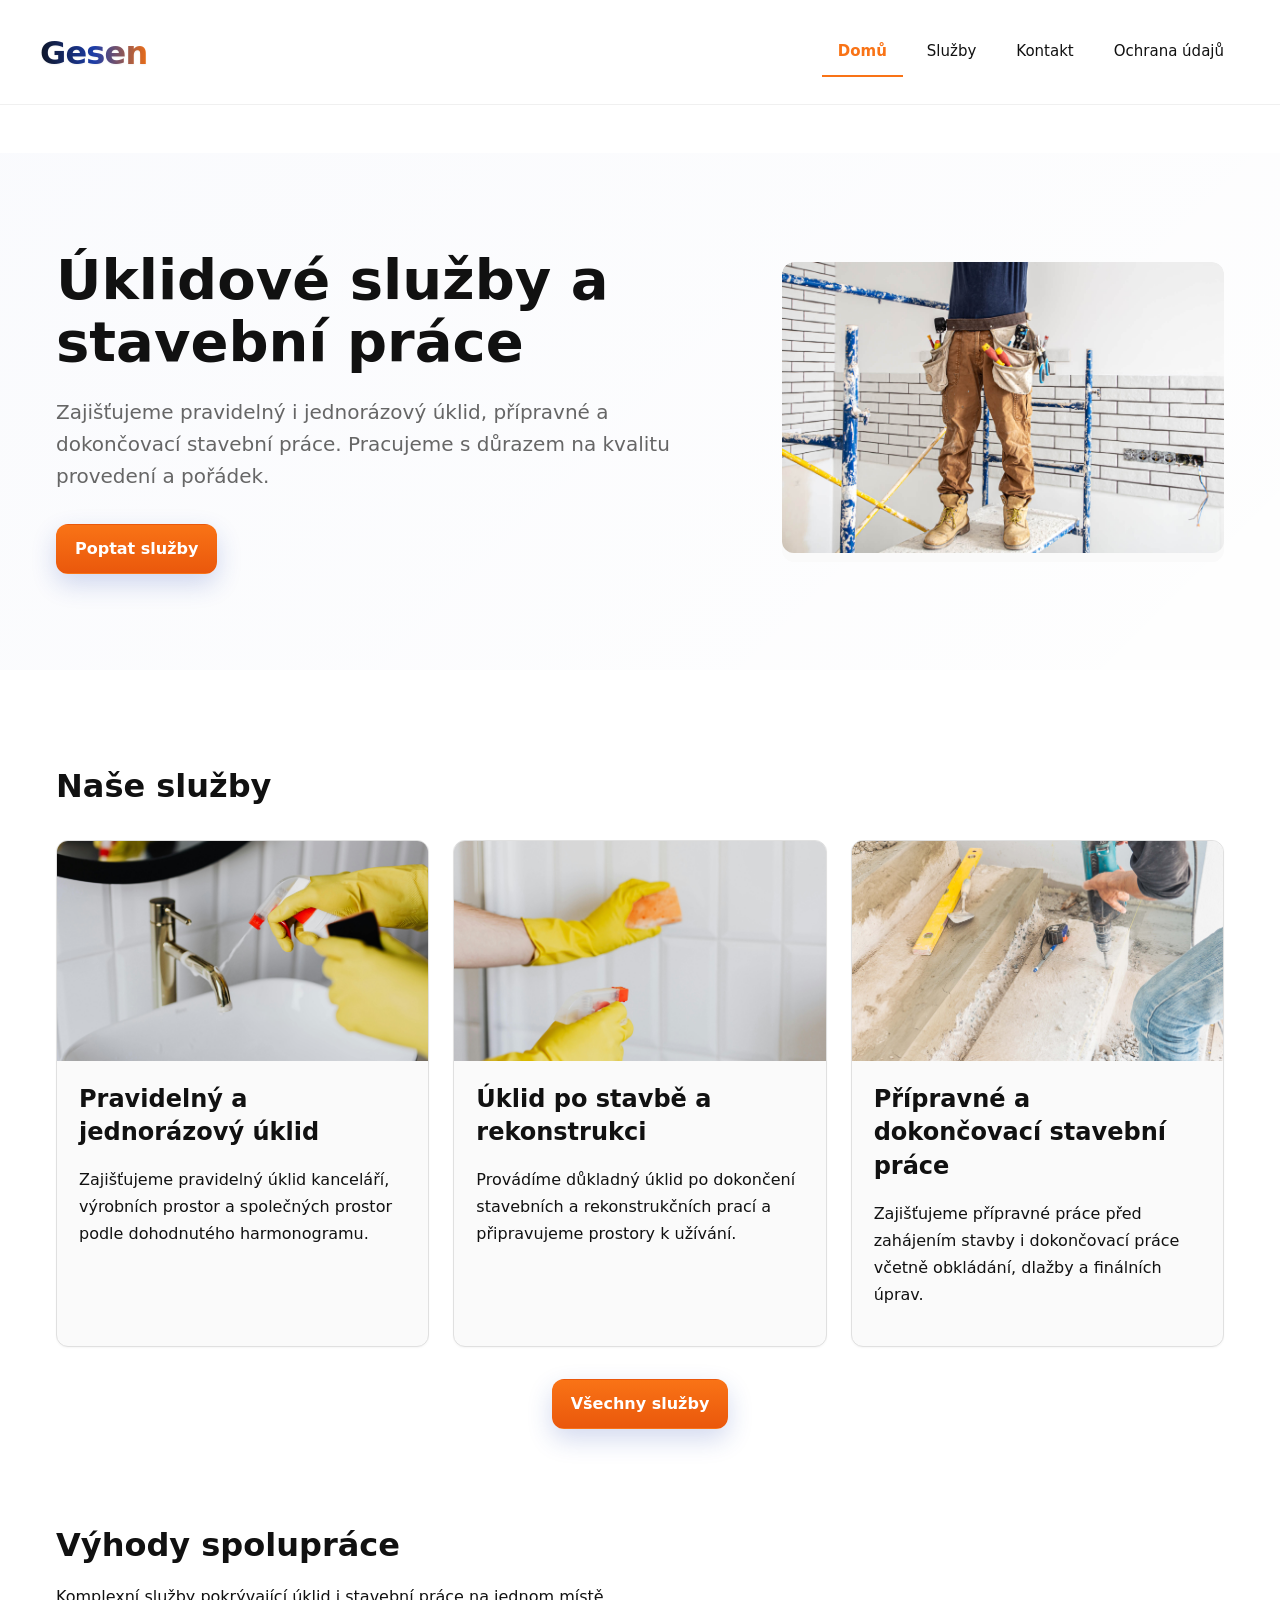
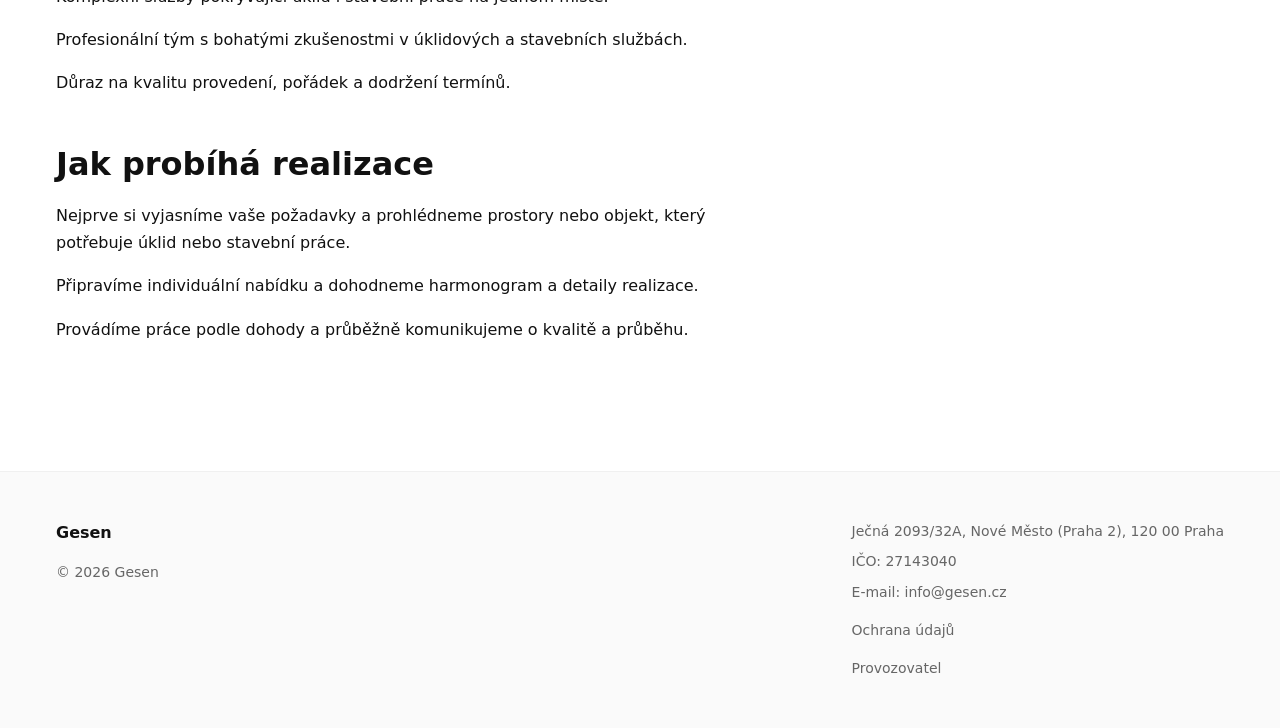
==== index.html @ d07ee3fc "Initial upload" ====
﻿<!-- EDIT THEME: změň jen css/theme.css a texty ve stránkách -->
<!-- TEMPLATE: pro další klienty stačí vyměnit texty, barvu a assets -->
<!doctype html>
<html lang="cs">
<head>
  <meta charset="UTF-8">
  <meta name="viewport" content="width=device-width, initial-scale=1">
  <title>Gesen</title>
  <meta name="description" content="Úklidové služby a přípravné i dokončovací stavební práce. Gesen.">
  <meta property="og:title" content="Gesen">
  <meta property="og:description" content="Úklidové služby a přípravné i dokončovací stavební práce. Gesen.">
  <link rel="stylesheet" href="css/style.css">
  <link rel="stylesheet" href="css/theme.css">
</head>
<body>
  <header class="site-header">
    <div class="container header-inner">
      <a class="brand" href="index.html">
        <img class="brand-logo" src="assets/logo.svg" alt="Gesen" onerror="this.onerror=null; this.src='assets/logo.png'; this.onerror=function(){this.style.display='none'; this.nextElementSibling.style.display='inline';};">
        <span class="brand-text">Gesen</span>
      </a>
      <button class="nav-toggle" aria-label="Menu" aria-expanded="false" type="button">Menu</button>
      <nav class="site-nav">
        <ul>
          <li><a href="index.html" class="nav-link active">Domů</a></li>
          <li><a href="services.html" class="nav-link">Služby</a></li>
          <li><a href="contact.html" class="nav-link">Kontakt</a></li>
          <li><a href="privacy.html" class="nav-link">Ochrana údajů</a></li>
        </ul>
      </nav>
    </div>
  </header>
  <main>
    <section class="hero">
      <div class="container hero-inner">
        <div class="hero-content">
          <h1>Úklidové služby a stavební práce</h1>
          <p>Zajišťujeme pravidelný i jednorázový úklid, přípravné a dokončovací stavební práce. Pracujeme s důrazem na kvalitu provedení a pořádek.</p>
          <div class="hero-actions">
            <a href="contact.html#contact-form" class="btn btn-primary">Poptat služby</a>
          </div>
        </div>
        <div class="hero-media">
          <div class="hero-image">
            <img src="assets/images/hero.jpg" alt="Gesen – úklidové služby a stavební práce">
          </div>
        </div>
      </div>
    </section>
    <section class="section">
      <div class="container">
        <h2>Naše služby</h2>
        <div class="cards-grid">
          <article class="card service-card">
            <div class="card-image">
              <img src="assets/images/service-cleaning.jpg" alt="Pravidelný a jednorázový úklid">
            </div>
            <div class="card-body">
              <h3>Pravidelný a jednorázový úklid</h3>
              <p>Zajišťujeme pravidelný úklid kanceláří, výrobních prostor a společných prostor podle dohodnutého harmonogramu.</p>
            </div>
          </article>
          <article class="card service-card">
            <div class="card-image">
              <img src="assets/images/service-renovation-cleaning.jpg" alt="Úklid po stavbě a rekonstrukci">
            </div>
            <div class="card-body">
              <h3>Úklid po stavbě a rekonstrukci</h3>
              <p>Provádíme důkladný úklid po dokončení stavebních a rekonstrukčních prací a připravujeme prostory k užívání.</p>
            </div>
          </article>
          <article class="card service-card">
            <div class="card-image">
              <img src="assets/images/service-preparation.jpg" alt="Přípravné a dokončovací stavební práce">
            </div>
            <div class="card-body">
              <h3>Přípravné a dokončovací stavební práce</h3>
              <p>Zajišťujeme přípravné práce před zahájením stavby i dokončovací práce včetně obkládání, dlažby a finálních úprav.</p>
            </div>
          </article>
        </div>
        <div class="section-actions">
          <a href="services.html" class="btn btn-primary">Všechny služby</a>
        </div>
      </div>
    </section>
    <div class="container">
    <section>
      <h2>Výhody spolupráce</h2>
      <p>Komplexní služby pokrývající úklid i stavební práce na jednom místě.</p>
      <p>Profesionální tým s bohatými zkušenostmi v úklidových a stavebních službách.</p>
      <p>Důraz na kvalitu provedení, pořádek a dodržení termínů.</p>
    </section>
    <section>
      <h2>Jak probíhá realizace</h2>
      <p>Nejprve si vyjasníme vaše požadavky a prohlédneme prostory nebo objekt, který potřebuje úklid nebo stavební práce.</p>
      <p>Připravíme individuální nabídku a dohodneme harmonogram a detaily realizace.</p>
      <p>Provádíme práce podle dohody a průběžně komunikujeme o kvalitě a průběhu.</p>
    </section>
    </div>
  </main>
  <footer class="site-footer">
    <div class="container footer-inner">
      <div class="footer-left">
        <div class="footer-brand">Gesen</div>
        <div class="footer-meta">© 2026 Gesen</div>
      </div>
      <div class="footer-right">
        <div>Ječná 2093/32A, Nové Město (Praha 2), 120 00 Praha</div>
        <div>IČO: 27143040</div>
        <div>E-mail: info@gesen.cz</div>
        <a class="footer-link" href="privacy.html">Ochrana údajů</a>
        <a class="footer-link" href="impressum.html">Provozovatel</a>
      </div>
    </div>
  </footer>
  <script src="js/main.js"></script>
</body>
</html>
---- css/style.css ----
﻿/* Design System Variables */
:root {
  /* Colors (extending theme.css) */
  --surface: #fafafa;
  --muted: #666;
  --border: #e0e0e0;
  --border-light: #f0f0f0;
  --ring: rgba(249, 115, 22, 0.35);
  --primary-700: #ea580c;
  
  /* Spacing */
  --spacing-xs: 8px;
  --spacing-sm: 12px;
  --spacing-md: 16px;
  --spacing-lg: 24px;
  --spacing-xl: 32px;
  --spacing-2xl: 48px;
  --spacing-3xl: 64px;
  
  /* Border radius */
  --radius-sm: 6px;
  --radius-md: 8px;
  --radius-lg: 12px;
  --radius-full: 9999px;
  
  /* Shadows */
  --shadow-sm: 0 1px 2px rgba(0, 0, 0, 0.04);
  --shadow-md: 0 2px 8px rgba(0, 0, 0, 0.08);
  --shadow-lg: 0 4px 16px rgba(0, 0, 0, 0.12);
  
  /* Transitions */
  --transition: 0.2s ease;
}

* {
  box-sizing: border-box;
}

body {
  margin: 0;
  font-family: system-ui, -apple-system, BlinkMacSystemFont, "Segoe UI", Roboto, "Helvetica Neue", Arial, sans-serif;
  color: var(--text);
  background: var(--bg);
  line-height: 1.6;
  -webkit-font-smoothing: antialiased;
  -moz-osx-font-smoothing: grayscale;
}

.container {
  max-width: 1200px;
  margin: 0 auto;
  padding: 0 var(--spacing-md);
}

/* Typography */
h1 {
  font-size: clamp(2rem, 5vw, 2.75rem);
  font-weight: 700;
  line-height: 1.2;
  margin: 0 0 var(--spacing-lg) 0;
  color: var(--text);
}

h2 {
  font-size: clamp(1.5rem, 4vw, 2rem);
  font-weight: 600;
  line-height: 1.3;
  margin: 0 0 var(--spacing-md) 0;
  color: var(--text);
}

h3 {
  font-size: 1.25rem;
  font-weight: 600;
  line-height: 1.4;
  margin: 0 0 var(--spacing-sm) 0;
}

p {
  font-size: 1rem;
  line-height: 1.7;
  margin: 0 0 var(--spacing-md) 0;
  max-width: 65ch;
}

section {
  margin-bottom: var(--spacing-2xl);
}

section:last-child {
  margin-bottom: 0;
}

/* Header */
.site-header {
  border-bottom: 1px solid var(--border-light);
  background: var(--bg);
  position: sticky;
  top: 0;
  z-index: 100;
  backdrop-filter: blur(10px);
  background: rgba(255, 255, 255, 0.95);
}

.header-inner {
  display: flex;
  align-items: center;
  justify-content: space-between;
  gap: var(--spacing-lg);
  padding: var(--spacing-lg) 0;
  min-height: 80px;
}

/* Brand / Logo */
.brand {
  display: flex;
  align-items: center;
  gap: 12px;
  text-decoration: none;
  transition: opacity var(--transition), transform var(--transition);
  min-height: 56px;
}

.brand:hover {
  opacity: 0.85;
  transform: scale(1.02);
}

.brand-logo {
  height: 32px;
  width: auto;
  display: block;
  transition: transform var(--transition);
}

.brand-logo:hover {
  transform: scale(1.02);
}

.brand-logo[style*="display: none"] {
  display: none !important;
}

.brand-text {
  font-size: 32px;
  font-weight: 900;
  letter-spacing: -0.8px;
  line-height: 1;
  text-transform: none;
  padding-top: 2px;
  background: linear-gradient(90deg, #0f172a 0%, #1e40af 50%, var(--primary) 100%);
  -webkit-background-clip: text;
  -webkit-text-fill-color: transparent;
  background-clip: text;
  text-rendering: optimizeLegibility;
  -webkit-font-smoothing: antialiased;
  text-shadow: 0 1px 2px rgba(0, 0, 0, 0.05);
  display: none;
  transition: opacity var(--transition);
  vertical-align: middle;
}

.brand-text[style*="display: inline"] {
  display: inline-block !important;
}

.brand:hover .brand-text {
  opacity: 0.9;
}

/* Navigation Toggle Button */
.nav-toggle {
  display: none;
  background: none;
  border: 1px solid var(--border);
  border-radius: var(--radius-md);
  padding: var(--spacing-sm) var(--spacing-md);
  font-size: 1rem;
  font-weight: 500;
  color: var(--text);
  cursor: pointer;
  transition: all var(--transition);
}

.nav-toggle:hover {
  background: var(--surface);
  border-color: var(--primary);
}

.nav-toggle:focus {
  outline: 2px solid var(--primary);
  outline-offset: 2px;
}

/* Navigation */
.site-nav {
  display: flex;
  align-items: center;
}

/* Desktop: navigation always visible */
@media (min-width: 769px) {
  .site-nav {
    display: flex !important;
  }
  
  .nav-toggle {
    display: none !important;
  }
}

.site-nav ul {
  display: flex;
  gap: var(--spacing-xs);
  flex-wrap: wrap;
  list-style: none;
  margin: 0;
  padding: 0;
}

.site-nav li {
  margin: 0;
}

.site-nav .nav-link {
  text-decoration: none;
  color: var(--text);
  padding: var(--spacing-sm) var(--spacing-md);
  font-size: 0.9375rem;
  font-weight: 500;
  transition: all var(--transition);
  position: relative;
  display: block;
  border-bottom: 2px solid transparent;
}

.site-nav .nav-link:hover {
  color: var(--primary);
  border-bottom-color: var(--primary);
}

.site-nav .nav-link:focus,
.site-nav .nav-link:focus-visible {
  outline: none;
}

.site-nav .nav-link:focus-visible {
  box-shadow: 0 0 0 4px var(--ring);
  border-radius: var(--radius-sm);
}

.site-nav .nav-link.active {
  font-weight: 600;
  color: var(--primary);
  border-bottom: 2px solid var(--primary);
}

/* Main content */
main {
  padding: var(--spacing-2xl) 0;
  min-height: calc(100vh - 200px);
}

.hero {
  padding: var(--spacing-3xl) 0 calc(var(--spacing-3xl) + var(--spacing-xl)) 0;
  background: linear-gradient(135deg, rgba(31, 75, 216, 0.02) 0%, rgba(255, 255, 255, 0) 100%);
  position: relative;
}

@media (min-width: 900px) {
  .hero {
    padding: calc(var(--spacing-3xl) + var(--spacing-xl)) 0;
  }
}

.hero::before {
  content: '';
  position: absolute;
  top: 0;
  left: 0;
  right: 0;
  bottom: 0;
  background: var(--surface);
  opacity: 0.3;
  z-index: -1;
}

.hero-inner {
  display: grid;
  grid-template-columns: 1fr;
  gap: var(--spacing-2xl);
  align-items: center;
}

@media (min-width: 900px) {
  .hero-inner {
    grid-template-columns: 1.2fr 0.8fr;
    gap: var(--spacing-3xl);
  }
}

.hero-content {
  max-width: 700px;
}

.hero h1 {
  margin-bottom: var(--spacing-lg);
  font-size: clamp(2.25rem, 6vw, 3.5rem);
  line-height: 1.1;
  font-weight: 700;
  color: var(--text);
}

.hero p {
  margin-top: 0;
  margin-bottom: var(--spacing-xl);
  font-size: 1.25rem;
  line-height: 1.6;
  color: var(--muted);
}

.hero-actions {
  display: flex;
  gap: var(--spacing-md);
  flex-wrap: wrap;
  margin-top: var(--spacing-xl);
}

.hero-media {
  display: none;
}

@media (min-width: 900px) {
  .hero-media {
    display: block;
    min-height: 300px;
    background: var(--surface);
    border-radius: var(--radius-lg);
    overflow: hidden;
  }
}

.hero-image {
  width: 100%;
  height: 100%;
  min-height: 300px;
  border-radius: var(--radius-lg);
  overflow: hidden;
}

.hero-image img {
  width: 100%;
  height: 100%;
  object-fit: cover;
  border-radius: var(--radius-lg);
}

/* Buttons */
.btn {
  display: inline-flex;
  align-items: center;
  justify-content: center;
  gap: 10px;
  padding: 12px 18px;
  border-radius: 12px;
  font-weight: 700;
  text-decoration: none;
  border: 1px solid transparent;
  transition: transform 0.15s ease, box-shadow 0.15s ease, background-color 0.15s ease, border-color 0.15s ease, color 0.15s ease;
  user-select: none;
  font-size: 1rem;
  line-height: 1.5;
  cursor: pointer;
}

.btn:focus,
.btn:focus-visible {
  outline: none;
}

.btn:focus-visible {
  box-shadow: 0 0 0 4px var(--ring);
}

.btn-primary {
  background: linear-gradient(180deg, var(--primary), var(--primary-700));
  color: #fff;
  box-shadow: 0 10px 26px rgba(30, 64, 175, 0.20);
}

.btn-primary * {
  color: inherit;
}

.btn-primary:hover {
  color: #fff;
  background: linear-gradient(180deg, var(--primary-700), var(--primary));
  transform: translateY(-1px);
  box-shadow: 0 14px 34px rgba(30, 64, 175, 0.26);
}

.btn-primary:active {
  color: #fff;
  background: linear-gradient(180deg, var(--primary), var(--primary-700));
  transform: translateY(0);
  box-shadow: 0 8px 20px rgba(30, 64, 175, 0.18);
}

.btn-primary:focus-visible {
  color: #fff;
}

.btn-secondary {
  background: var(--surface);
  color: var(--primary);
  border-color: rgba(30, 64, 175, 0.25);
}

.btn-secondary:hover {
  border-color: rgba(30, 64, 175, 0.40);
  transform: translateY(-1px);
}

.btn-secondary:active {
  transform: translateY(0);
}

/* Links */
main a {
  color: var(--primary);
  text-decoration: none;
  font-weight: 500;
  transition: all var(--transition);
  border-bottom: 1px solid transparent;
}

main a:hover {
  border-bottom-color: var(--primary);
  color: var(--primary);
}

main a:focus,
main a:focus-visible {
  outline: none;
}

main a:focus-visible {
  box-shadow: 0 0 0 4px var(--ring);
  border-radius: var(--radius-sm);
}

/* Footer */
.site-footer {
  border-top: 1px solid var(--border-light);
  background: var(--surface);
  color: var(--muted);
  font-size: 0.875rem;
  padding: var(--spacing-2xl) 0;
  margin-top: var(--spacing-3xl);
}

.footer-inner {
  display: flex;
  flex-direction: column;
  gap: var(--spacing-lg);
}

@media (min-width: 768px) {
  .footer-inner {
    flex-direction: row;
    justify-content: space-between;
    align-items: flex-start;
  }
}

.footer-left {
  display: flex;
  flex-direction: column;
  gap: var(--spacing-xs);
}

.footer-brand {
  font-weight: 600;
  font-size: 1rem;
  color: var(--text);
  margin-bottom: var(--spacing-xs);
}

.footer-meta {
  color: var(--muted);
  font-size: 0.875rem;
}

.footer-right {
  display: flex;
  flex-direction: column;
  gap: var(--spacing-xs);
}

.footer-right > div {
  color: var(--muted);
  font-size: 0.875rem;
}

.footer-link {
  color: var(--muted);
  text-decoration: none;
  transition: color var(--transition);
  margin-top: var(--spacing-xs);
  display: inline-block;
}

.footer-link:hover {
  color: var(--primary);
  text-decoration: underline;
}

.footer-link:focus {
  outline: 2px solid var(--primary);
  outline-offset: 2px;
  border-radius: var(--radius-sm);
}

/* Contact Layout */
.contact-layout {
  display: grid;
  grid-template-columns: 1fr;
  gap: var(--spacing-xl);
  margin-top: var(--spacing-xl);
}

@media (min-width: 900px) {
  .contact-layout {
    grid-template-columns: 1fr 1fr;
    gap: var(--spacing-2xl);
  }
}

.contact-info {
  padding: var(--spacing-xl);
  border: 1px solid var(--border);
  border-radius: var(--radius-lg);
  background: var(--surface);
  box-shadow: var(--shadow-sm);
}

.contact-info h2 {
  margin-top: 0;
  margin-bottom: var(--spacing-md);
}

.contact-info p {
  margin-bottom: var(--spacing-sm);
}

.contact-info p:last-child {
  margin-bottom: 0;
}

.contact-form {
  padding: var(--spacing-xl);
  border: 1px solid var(--border);
  border-radius: var(--radius-lg);
  background: var(--surface);
  box-shadow: var(--shadow-sm);
}

/* Forms */
.contact-form input,
.contact-form textarea {
  font: inherit;
  font-size: 1rem;
}

/* Input Base Class */
.input {
  width: 100%;
  padding: var(--spacing-md) var(--spacing-lg);
  border: 1px solid var(--border);
  border-radius: var(--radius-md);
  background: var(--bg);
  transition: all var(--transition);
  font-size: 1rem;
  font-family: inherit;
}

.contact-form .input {
  max-width: 100%;
}

.input:focus,
.input:focus-visible {
  outline: none;
  border-color: var(--primary);
}

.input:focus-visible {
  box-shadow: 0 0 0 4px var(--ring);
}

.input:invalid:not(:placeholder-shown) {
  border-color: #dc2626;
}

.input:valid:not(:placeholder-shown) {
  border-color: #16a34a;
}

.contact-form textarea.input {
  resize: vertical;
  min-height: 140px;
  font-family: inherit;
}

.contact-form label {
  display: block;
  margin-bottom: var(--spacing-xs);
  font-weight: 500;
  color: var(--text);
}

.contact-form p {
  margin-bottom: var(--spacing-md);
}

.contact-form p:last-of-type {
  margin-bottom: 0;
}

/* Button in form - use btn-primary if class exists, otherwise keep old styles */
.contact-form button.btn {
  margin-top: var(--spacing-md);
}

.contact-form button:not(.btn) {
  padding: var(--spacing-sm) var(--spacing-lg);
  border: none;
  border-radius: var(--radius-md);
  background: var(--primary);
  color: #fff;
  cursor: pointer;
  font-weight: 600;
  font-size: 1rem;
  transition: all var(--transition);
  box-shadow: var(--shadow-sm);
}

.contact-form button:not(.btn):hover {
  background: #143ba6;
  box-shadow: var(--shadow-md);
  transform: translateY(-1px);
}

.contact-form button:not(.btn):active {
  transform: translateY(0);
}

.contact-form button:not(.btn):focus,
.contact-form button:not(.btn):focus-visible {
  outline: none;
}

.contact-form button:not(.btn):focus-visible {
  box-shadow: 0 0 0 4px var(--ring);
}

/* Section */
.section {
  padding: var(--spacing-2xl) 0;
}

.section-actions {
  margin-top: var(--spacing-xl);
  text-align: center;
}

/* Cards Grid */
.cards-grid {
  display: grid;
  grid-template-columns: 1fr;
  gap: var(--spacing-lg);
  margin-top: var(--spacing-xl);
}

@media (min-width: 600px) {
  .cards-grid {
    grid-template-columns: repeat(2, 1fr);
  }
}

@media (min-width: 900px) {
  .cards-grid {
    grid-template-columns: repeat(auto-fit, minmax(280px, 1fr));
    max-width: 1200px;
  }
  
  /* Services page: prefer 2-3 columns */
  main.container .cards-grid {
    grid-template-columns: repeat(2, 1fr);
  }
}

@media (min-width: 1200px) {
  main.container .cards-grid {
    grid-template-columns: repeat(3, 1fr);
  }
}

/* Card Base */
.card {
  padding: 0;
  border: 1px solid var(--border);
  border-radius: var(--radius-lg);
  background: var(--surface);
  box-shadow: var(--shadow-sm);
  transition: all var(--transition);
  display: flex;
  flex-direction: column;
  overflow: hidden;
}

.card:hover {
  box-shadow: var(--shadow-md);
  transform: translateY(-4px);
  border-color: var(--primary);
}

/* Service Card */
.service-card {
  padding: 0;
}

.card-body {
  padding: 22px;
  display: flex;
  flex-direction: column;
  flex: 1;
}

.card-body h3 {
  margin-top: 0;
  margin-bottom: var(--spacing-md);
  font-size: 1.5rem;
  font-weight: 600;
  color: var(--text);
}

.service-card h3 {
  margin-top: 0;
  margin-bottom: var(--spacing-md);
  font-size: 1.5rem;
  font-weight: 600;
  color: var(--text);
}

.card-body p {
  margin-bottom: var(--spacing-md);
  max-width: none;
  color: var(--text);
}

.card-body .card-meta {
  margin-bottom: 0;
  margin-top: auto;
  color: var(--muted);
  font-size: 0.9375rem;
  padding-top: var(--spacing-md);
  border-top: 1px solid var(--border-light);
}

.service-card p {
  margin-bottom: var(--spacing-md);
  max-width: none;
  color: var(--text);
}

.service-card .card-meta {
  margin-bottom: 0;
  margin-top: auto;
  color: var(--muted);
  font-size: 0.9375rem;
  padding-top: var(--spacing-md);
  border-top: 1px solid var(--border-light);
}

/* Card Icon */
.card-icon {
  width: 40px;
  height: 40px;
  border-radius: var(--radius-md);
  background: var(--surface);
  display: flex;
  align-items: center;
  justify-content: center;
  margin-bottom: var(--spacing-md);
  flex-shrink: 0;
}

.card-icon svg {
  width: 24px;
  height: 24px;
  color: var(--primary);
  opacity: 0.9;
}

/* Card Image */
.card-image {
  margin: 0;
}

.card-image img {
  display: block;
  width: 100%;
  height: 220px;
  object-fit: cover;
  border-radius: 0;
}

/* Legacy support for old services-grid */
.services-grid {
  display: grid;
  grid-template-columns: 1fr;
  gap: var(--spacing-lg);
  margin-top: var(--spacing-xl);
}

@media (min-width: 600px) {
  .services-grid {
    grid-template-columns: repeat(2, 1fr);
  }
}

/* Responsive */
@media (max-width: 768px) {
  .header-inner {
    flex-wrap: wrap;
    align-items: center;
  }
  
  .brand {
    min-height: 48px;
  }

  .brand-text {
    font-size: 28px;
  }
  
  .nav-toggle {
    display: block;
    margin-left: auto;
  }
  
  .site-nav {
    width: 100%;
    display: none;
    order: 3;
  }
  
  .site-nav.is-open {
    display: block;
  }
  
  .site-nav ul {
    flex-direction: column;
    gap: var(--spacing-xs);
    width: 100%;
  }
  
  .site-nav .nav-link {
    width: 100%;
    padding: var(--spacing-sm) var(--spacing-md);
  }
  
  .hero {
    padding: var(--spacing-2xl) 0;
  }
  
  .container {
    padding: 0 var(--spacing-md);
  }
  
  main {
    padding: var(--spacing-xl) 0;
  }
  
  section {
    margin-bottom: var(--spacing-xl);
  }
}

@media (max-width: 480px) {
  .site-nav .nav-link {
    padding: var(--spacing-xs) var(--spacing-sm);
    font-size: 0.875rem;
  }
  
  .service-card {
    padding: 0;
  }
  
  .card-body {
    padding: 18px;
  }
}

/* Page Header */
.page-header {
  max-width: 800px;
  margin-bottom: var(--spacing-2xl);
}

.page-header h1 {
  margin-bottom: var(--spacing-md);
}

.page-header .lead {
  font-size: 1.125rem;
  line-height: 1.6;
  color: var(--muted);
  margin-bottom: 0;
}

/* Privacy Grid */
.privacy-grid {
  display: grid;
  grid-template-columns: 1fr;
  gap: var(--spacing-lg);
}

@media (min-width: 768px) {
  .privacy-grid {
    grid-template-columns: repeat(auto-fit, minmax(320px, 1fr));
  }
}

/* Privacy Card */
.privacy-card {
  padding: var(--spacing-xl);
}

.privacy-card h2 {
  margin-top: 0;
  margin-bottom: var(--spacing-md);
  font-size: 1.5rem;
  font-weight: 600;
  color: var(--text);
}

.privacy-card p {
  margin-bottom: 0;
  color: var(--text);
  line-height: 1.7;
}
---- css/theme.css ----
:root{
  --brand-name: "Gesen";
  --primary: #f97316;
  --text: #111;
  --bg: #fff;
}
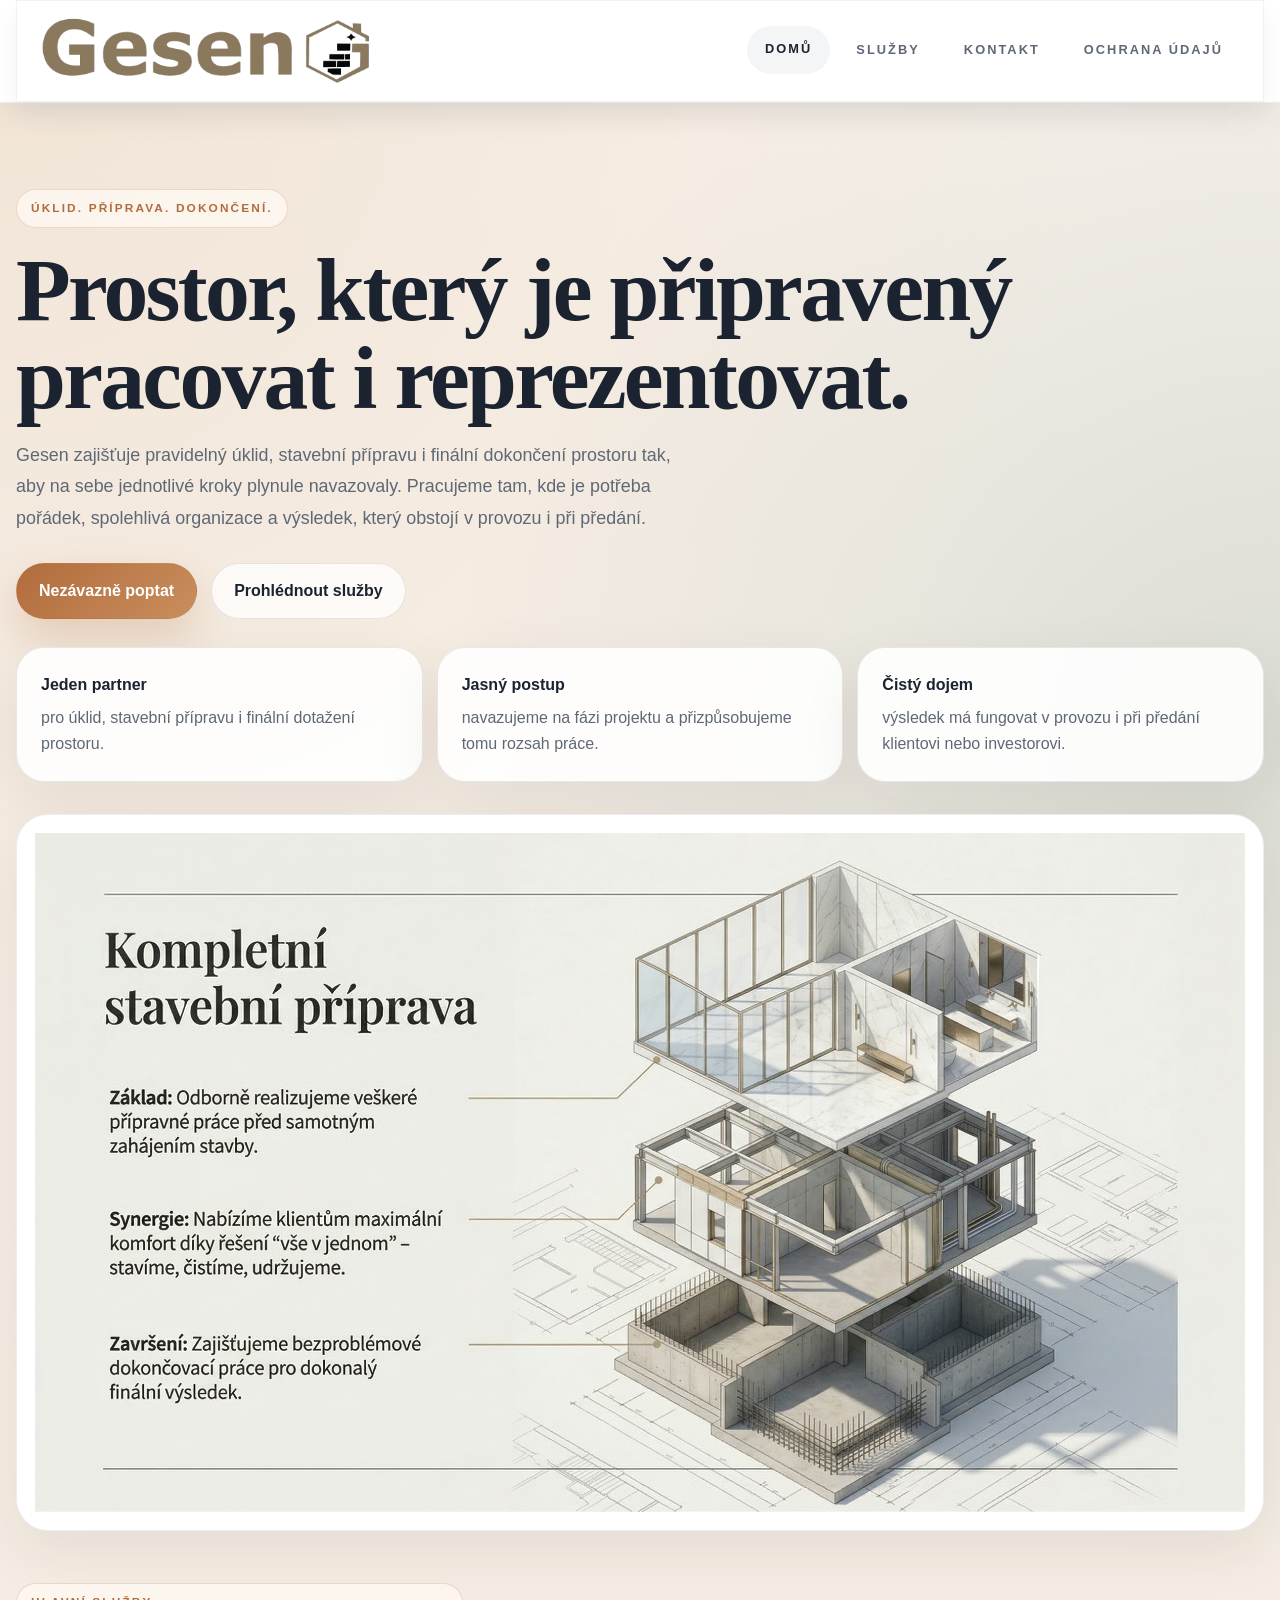
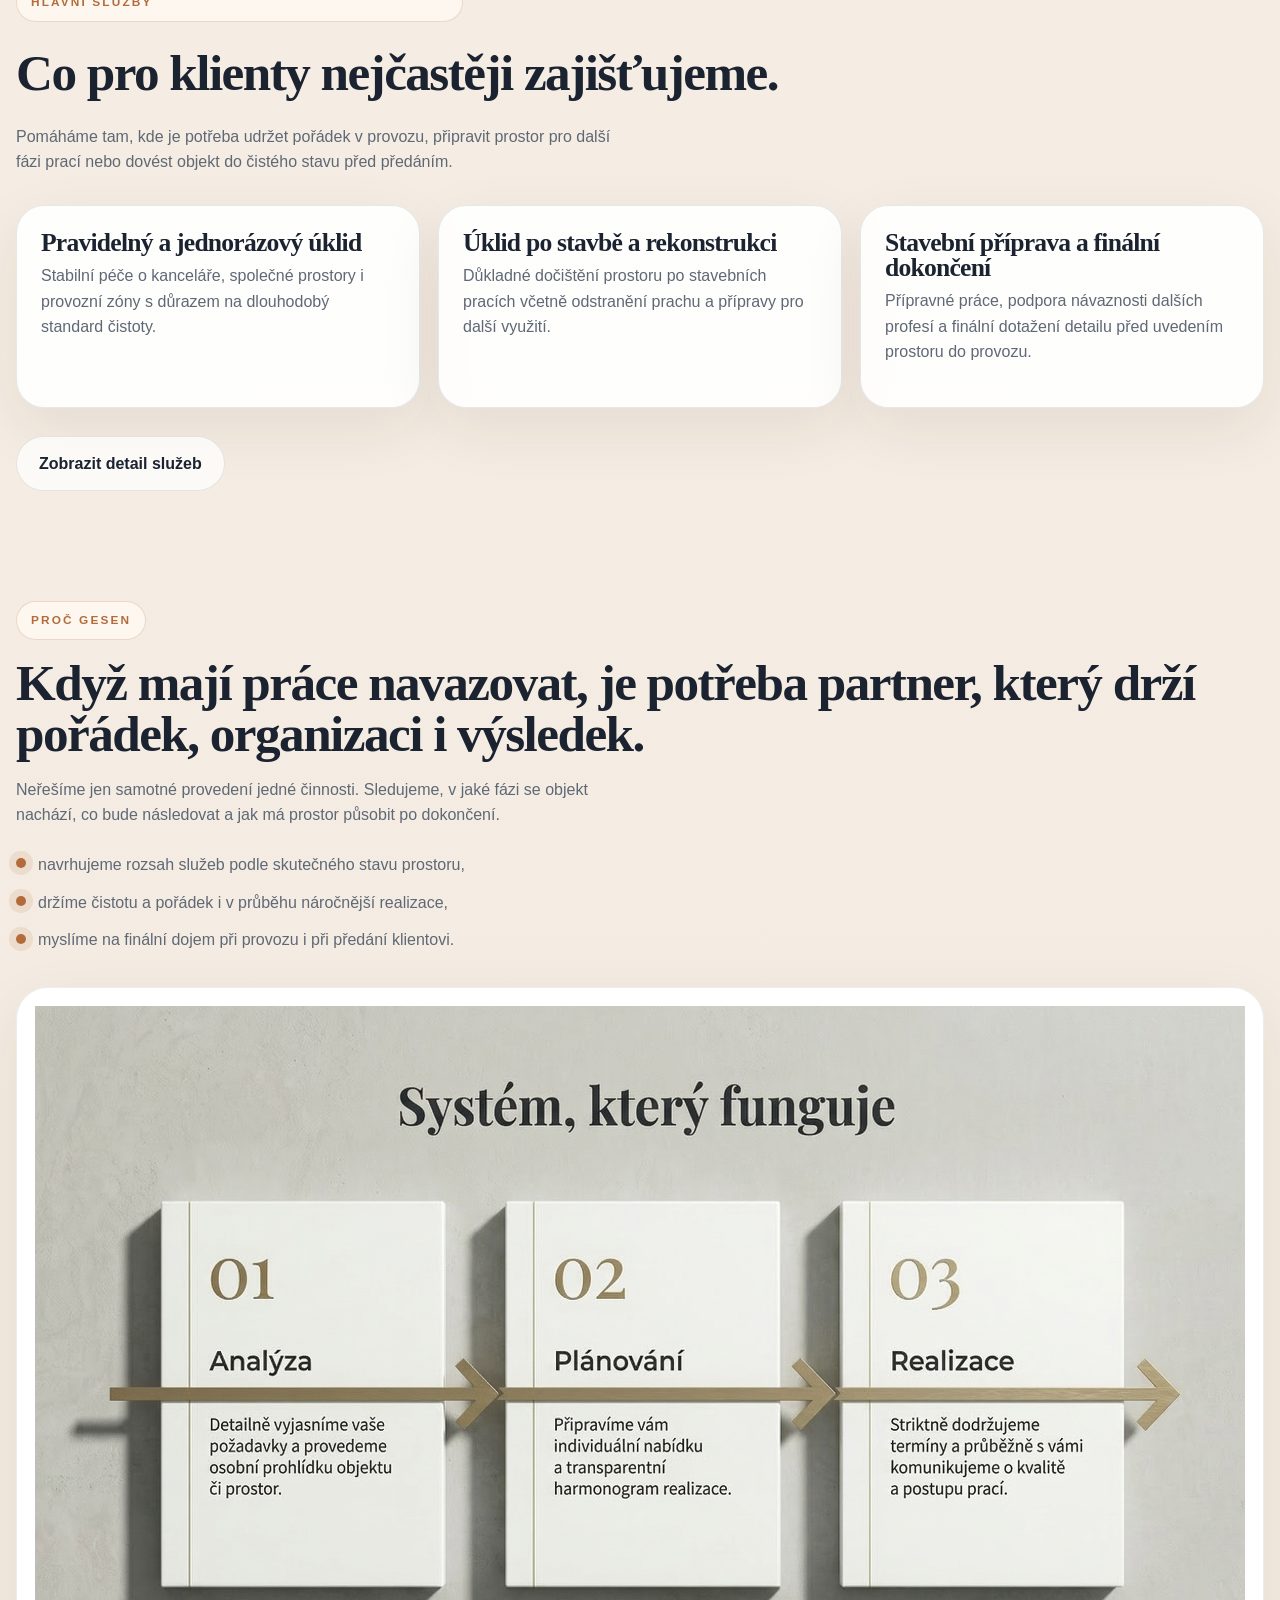
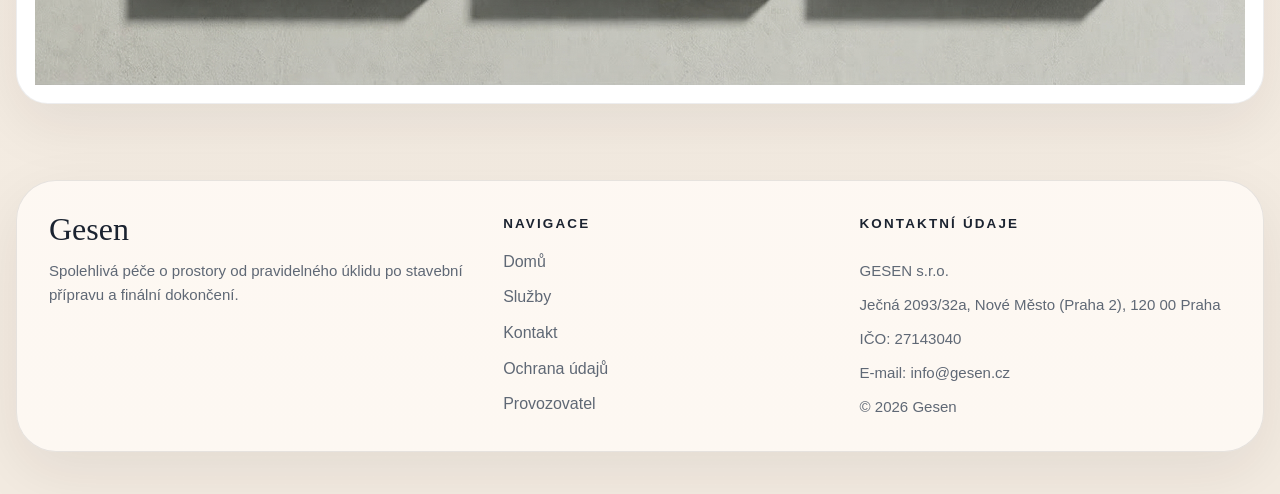
==== commit 1ca92731: "Fix" ====
--- a/index.html
+++ b/index.html
@@ -1,14 +1,37 @@
-﻿<!-- EDIT THEME: změň jen css/theme.css a texty ve stránkách -->
-<!-- TEMPLATE: pro další klienty stačí vyměnit texty, barvu a assets -->
 <!doctype html>
-<html lang="cs">
+<html lang="cs" class="no-js">
 <head>
   <meta charset="UTF-8">
-  <meta name="viewport" content="width=device-width, initial-scale=1">
-  <title>Gesen</title>
-  <meta name="description" content="Úklidové služby a přípravné i dokončovací stavební práce. Gesen.">
-  <meta property="og:title" content="Gesen">
-  <meta property="og:description" content="Úklidové služby a přípravné i dokončovací stavební práce. Gesen.">
+  <meta name="viewport" content="width=device-width, initial-scale=1, viewport-fit=cover">
+  <meta name="theme-color" content="#ffffff">
+  <meta name="color-scheme" content="light">
+  <meta name="mobile-web-app-capable" content="yes">
+  <meta name="apple-mobile-web-app-capable" content="yes">
+  <meta name="apple-mobile-web-app-status-bar-style" content="default">
+  <meta name="apple-mobile-web-app-title" content="Gesen">
+  <meta name="application-name" content="Gesen">
+  <meta name="msapplication-TileColor" content="#f5ede3">
+  <meta name="robots" content="index,follow,max-image-preview:large">
+  <script>document.documentElement.classList.remove('no-js');document.documentElement.classList.add('js');</script>
+  <title>Gesen | Úklid, příprava stavby a finální dokončení prostoru</title>
+  <meta name="description" content="Gesen propojuje úklidové služby, stavební přípravu a finální dokončení prostoru do jednoho koordinovaného procesu.">
+  <meta property="og:type" content="website">
+  <meta property="og:locale" content="cs_CZ">
+  <meta property="og:site_name" content="Gesen">
+  <meta property="og:url" content="https://www.gesen.cz/">
+  <meta property="og:title" content="Gesen | Úklid, příprava stavby a finální dokončení prostoru">
+  <meta property="og:description" content="Čistý výsledek od provozního úklidu po finální předání prostoru.">
+  <meta property="og:image" content="https://www.gesen.cz/assets/media/construction-prep-overview.png">
+  <meta property="og:image:alt" content="Kompletní stavební příprava Gesen">
+  <meta name="twitter:card" content="summary_large_image">
+  <meta name="twitter:title" content="Gesen | Úklid, příprava stavby a finální dokončení prostoru">
+  <meta name="twitter:description" content="Čistý výsledek od provozního úklidu po finální předání prostoru.">
+  <meta name="twitter:image" content="https://www.gesen.cz/assets/media/construction-prep-overview.png">
+  <link rel="canonical" href="https://www.gesen.cz/">
+  <link rel="icon" type="image/png" sizes="192x192" href="assets/icons/app-icon-192.png">
+  <link rel="icon" type="image/png" sizes="512x512" href="assets/icons/app-icon-512.png">
+  <link rel="apple-touch-icon" sizes="180x180" href="assets/icons/apple-touch-icon.png">
+  <link rel="manifest" href="site.webmanifest">
   <link rel="stylesheet" href="css/style.css">
   <link rel="stylesheet" href="css/theme.css">
 </head>
@@ -16,11 +39,11 @@
   <header class="site-header">
     <div class="container header-inner">
       <a class="brand" href="index.html">
-        <img class="brand-logo" src="assets/logo.svg" alt="Gesen" onerror="this.onerror=null; this.src='assets/logo.png'; this.onerror=function(){this.style.display='none'; this.nextElementSibling.style.display='inline';};">
+        <img class="brand-logo" src="Logo/Logo-Final.png" alt="Gesen" width="1928" height="416" decoding="async" onerror="this.onerror=null; this.style.display='none'; this.nextElementSibling.style.display='inline';">
         <span class="brand-text">Gesen</span>
       </a>
-      <button class="nav-toggle" aria-label="Menu" aria-expanded="false" type="button">Menu</button>
-      <nav class="site-nav">
+      <button class="nav-toggle" aria-label="Menu" aria-controls="site-navigation" aria-expanded="false" type="button">Menu</button>
+      <nav id="site-navigation" class="site-nav" aria-label="Hlavní navigace">
         <ul>
           <li><a href="index.html" class="nav-link active">Domů</a></li>
           <li><a href="services.html" class="nav-link">Služby</a></li>
@@ -30,96 +53,116 @@
       </nav>
     </div>
   </header>
+
   <main>
-    <section class="hero">
-      <div class="container hero-inner">
-        <div class="hero-content">
-          <h1>Úklidové služby a stavební práce</h1>
-          <p>Zajišťujeme pravidelný i jednorázový úklid, přípravné a dokončovací stavební práce. Pracujeme s důrazem na kvalitu provedení a pořádek.</p>
+    <section class="page-hero">
+      <div class="container hero-grid">
+        <div class="hero-copy">
+          <p class="eyebrow">Úklid. Příprava. Dokončení.</p>
+          <h1>Prostor, který je připravený pracovat i reprezentovat.</h1>
+          <p class="hero-lead">Gesen zajišťuje pravidelný úklid, stavební přípravu i finální dokončení prostoru tak, aby na sebe jednotlivé kroky plynule navazovaly. Pracujeme tam, kde je potřeba pořádek, spolehlivá organizace a výsledek, který obstojí v provozu i při předání.</p>
           <div class="hero-actions">
-            <a href="contact.html#contact-form" class="btn btn-primary">Poptat služby</a>
+            <a href="contact.html#contact-form" class="btn btn-primary">Nezávazně poptat</a>
+            <a href="services.html" class="btn btn-secondary">Prohlédnout služby</a>
+          </div>
+          <div class="hero-metrics">
+            <article class="metric-card">
+              <strong>Jeden partner</strong>
+              <span>pro úklid, stavební přípravu i finální dotažení prostoru.</span>
+            </article>
+            <article class="metric-card">
+              <strong>Jasný postup</strong>
+              <span>navazujeme na fázi projektu a přizpůsobujeme tomu rozsah práce.</span>
+            </article>
+            <article class="metric-card">
+              <strong>Čistý dojem</strong>
+              <span>výsledek má fungovat v provozu i při předání klientovi nebo investorovi.</span>
+            </article>
           </div>
         </div>
-        <div class="hero-media">
-          <div class="hero-image">
-            <img src="assets/images/hero.jpg" alt="Gesen – úklidové služby a stavební práce">
-          </div>
+
+        <div class="hero-visual hero-visual-single">
+          <figure class="media-frame media-frame-portrait">
+            <img src="assets/media/construction-prep-overview.png" alt="Kompletní stavební příprava" width="2393" height="1343" decoding="async" fetchpriority="high">
+          </figure>
         </div>
       </div>
     </section>
-    <section class="section">
+
+    <section class="section section-compact">
       <div class="container">
-        <h2>Naše služby</h2>
-        <div class="cards-grid">
-          <article class="card service-card">
-            <div class="card-image">
-              <img src="assets/images/service-cleaning.jpg" alt="Pravidelný a jednorázový úklid">
-            </div>
-            <div class="card-body">
-              <h3>Pravidelný a jednorázový úklid</h3>
-              <p>Zajišťujeme pravidelný úklid kanceláří, výrobních prostor a společných prostor podle dohodnutého harmonogramu.</p>
-            </div>
+        <div class="section-header">
+          <p class="section-kicker">Hlavní služby</p>
+          <h2>Co pro klienty nejčastěji zajišťujeme.</h2>
+          <p>Pomáháme tam, kde je potřeba udržet pořádek v provozu, připravit prostor pro další fázi prací nebo dovést objekt do čistého stavu před předáním.</p>
+        </div>
+        <div class="overview-grid">
+          <article class="overview-card">
+            <h3>Pravidelný a jednorázový úklid</h3>
+            <p>Stabilní péče o kanceláře, společné prostory i provozní zóny s důrazem na dlouhodobý standard čistoty.</p>
           </article>
-          <article class="card service-card">
-            <div class="card-image">
-              <img src="assets/images/service-renovation-cleaning.jpg" alt="Úklid po stavbě a rekonstrukci">
-            </div>
-            <div class="card-body">
-              <h3>Úklid po stavbě a rekonstrukci</h3>
-              <p>Provádíme důkladný úklid po dokončení stavebních a rekonstrukčních prací a připravujeme prostory k užívání.</p>
-            </div>
+          <article class="overview-card">
+            <h3>Úklid po stavbě a rekonstrukci</h3>
+            <p>Důkladné dočištění prostoru po stavebních pracích včetně odstranění prachu a přípravy pro další využití.</p>
           </article>
-          <article class="card service-card">
-            <div class="card-image">
-              <img src="assets/images/service-preparation.jpg" alt="Přípravné a dokončovací stavební práce">
-            </div>
-            <div class="card-body">
-              <h3>Přípravné a dokončovací stavební práce</h3>
-              <p>Zajišťujeme přípravné práce před zahájením stavby i dokončovací práce včetně obkládání, dlažby a finálních úprav.</p>
-            </div>
+          <article class="overview-card">
+            <h3>Stavební příprava a finální dokončení</h3>
+            <p>Přípravné práce, podpora návaznosti dalších profesí a finální dotažení detailu před uvedením prostoru do provozu.</p>
           </article>
         </div>
-        <div class="section-actions">
-          <a href="services.html" class="btn btn-primary">Všechny služby</a>
+        <div class="hero-actions">
+          <a href="services.html" class="btn btn-secondary">Zobrazit detail služeb</a>
         </div>
       </div>
     </section>
-    <div class="container">
-    <section>
-      <h2>Výhody spolupráce</h2>
-      <p>Komplexní služby pokrývající úklid i stavební práce na jednom místě.</p>
-      <p>Profesionální tým s bohatými zkušenostmi v úklidových a stavebních službách.</p>
-      <p>Důraz na kvalitu provedení, pořádek a dodržení termínů.</p>
+
+    <section class="section">
+      <div class="container story-block">
+        <div class="story-copy">
+          <p class="section-kicker">Proč Gesen</p>
+          <h2>Když mají práce navazovat, je potřeba partner, který drží pořádek, organizaci i výsledek.</h2>
+          <p>Neřešíme jen samotné provedení jedné činnosti. Sledujeme, v jaké fázi se objekt nachází, co bude následovat a jak má prostor působit po dokončení.</p>
+          <ul class="bullet-list">
+            <li>navrhujeme rozsah služeb podle skutečného stavu prostoru,</li>
+            <li>držíme čistotu a pořádek i v průběhu náročnější realizace,</li>
+            <li>myslíme na finální dojem při provozu i při předání klientovi.</li>
+          </ul>
+        </div>
+        <figure class="media-frame">
+          <img src="assets/media/system-that-works.png" alt="Systém, který funguje" width="2391" height="1343" loading="lazy" decoding="async">
+        </figure>
+      </div>
     </section>
-    <section>
-      <h2>Jak probíhá realizace</h2>
-      <p>Nejprve si vyjasníme vaše požadavky a prohlédneme prostory nebo objekt, který potřebuje úklid nebo stavební práce.</p>
-      <p>Připravíme individuální nabídku a dohodneme harmonogram a detaily realizace.</p>
-      <p>Provádíme práce podle dohody a průběžně komunikujeme o kvalitě a průběhu.</p>
-    </section>
-    </div>
+
   </main>
+
   <footer class="site-footer">
-    <div class="container footer-inner">
-      <div class="footer-left">
+    <div class="container footer-grid">
+      <div>
         <div class="footer-brand">Gesen</div>
+        <p class="footer-meta">Spolehlivá péče o prostory od pravidelného úklidu po stavební přípravu a finální dokončení.</p>
+      </div>
+      <div>
+        <span class="footer-title">Navigace</span>
+        <ul class="footer-links">
+          <li><a class="footer-link" href="index.html">Domů</a></li>
+          <li><a class="footer-link" href="services.html">Služby</a></li>
+          <li><a class="footer-link" href="contact.html">Kontakt</a></li>
+          <li><a class="footer-link" href="privacy.html">Ochrana údajů</a></li>
+          <li><a class="footer-link" href="impressum.html">Provozovatel</a></li>
+        </ul>
+      </div>
+      <div class="footer-list">
+        <span class="footer-title">Kontaktní údaje</span>
+        <div class="footer-meta">GESEN s.r.o.</div>
+        <div class="footer-meta">Ječná 2093/32a, Nové Město (Praha 2), 120 00 Praha</div>
+        <div class="footer-meta">IČO: 27143040</div>
+        <div class="footer-meta">E-mail: info@gesen.cz</div>
         <div class="footer-meta">© 2026 Gesen</div>
-      </div>
-      <div class="footer-right">
-        <div>Ječná 2093/32A, Nové Město (Praha 2), 120 00 Praha</div>
-        <div>IČO: 27143040</div>
-        <div>E-mail: info@gesen.cz</div>
-        <a class="footer-link" href="privacy.html">Ochrana údajů</a>
-        <a class="footer-link" href="impressum.html">Provozovatel</a>
       </div>
     </div>
   </footer>
+
   <script src="js/main.js"></script>
 </body>
 </html>
-
-
-
-
-
-
--- a/css/style.css
+++ b/css/style.css
@@ -1,140 +1,257 @@
-﻿/* Design System Variables */
+/* Base */
 :root {
-  /* Colors (extending theme.css) */
-  --surface: #fafafa;
-  --muted: #666;
-  --border: #e0e0e0;
-  --border-light: #f0f0f0;
-  --ring: rgba(249, 115, 22, 0.35);
-  --primary-700: #ea580c;
-  
-  /* Spacing */
-  --spacing-xs: 8px;
-  --spacing-sm: 12px;
-  --spacing-md: 16px;
-  --spacing-lg: 24px;
-  --spacing-xl: 32px;
-  --spacing-2xl: 48px;
-  --spacing-3xl: 64px;
-  
-  /* Border radius */
-  --radius-sm: 6px;
-  --radius-md: 8px;
-  --radius-lg: 12px;
-  --radius-full: 9999px;
-  
-  /* Shadows */
-  --shadow-sm: 0 1px 2px rgba(0, 0, 0, 0.04);
-  --shadow-md: 0 2px 8px rgba(0, 0, 0, 0.08);
-  --shadow-lg: 0 4px 16px rgba(0, 0, 0, 0.12);
-  
-  /* Transitions */
-  --transition: 0.2s ease;
+  color-scheme: light;
+  --page-width: 1280px;
+  --radius-sm: 18px;
+  --radius-md: 28px;
+  --radius-lg: 40px;
+  --line: rgba(26, 33, 43, 0.1);
+  --line-strong: rgba(26, 33, 43, 0.18);
+  --surface-soft: rgba(255, 251, 246, 0.82);
+  --surface-raise: rgba(255, 255, 255, 0.9);
+  --heading: var(--text);
+  --shadow-soft: 0 20px 60px rgba(36, 28, 21, 0.08);
+  --shadow-deep: 0 32px 90px rgba(36, 28, 21, 0.14);
+  --ring: rgba(178, 108, 60, 0.22);
+  --transition: 180ms ease;
+  --safe-top: env(safe-area-inset-top, 0px);
+  --safe-right: env(safe-area-inset-right, 0px);
+  --safe-bottom: env(safe-area-inset-bottom, 0px);
+  --safe-left: env(safe-area-inset-left, 0px);
 }
 
 * {
   box-sizing: border-box;
 }
 
+html {
+  scroll-behavior: smooth;
+  -webkit-text-size-adjust: 100%;
+  text-size-adjust: 100%;
+}
+
 body {
   margin: 0;
-  font-family: system-ui, -apple-system, BlinkMacSystemFont, "Segoe UI", Roboto, "Helvetica Neue", Arial, sans-serif;
+  min-width: 320px;
+  font-family: "Aptos", "Trebuchet MS", sans-serif;
   color: var(--text);
-  background: var(--bg);
+  background:
+    radial-gradient(circle at top left, rgba(212, 164, 120, 0.18), transparent 28%),
+    radial-gradient(circle at right 20%, rgba(76, 122, 111, 0.16), transparent 26%),
+    linear-gradient(180deg, #f8f2eb 0%, var(--bg) 42%, #f3ebe1 100%);
   line-height: 1.6;
   -webkit-font-smoothing: antialiased;
   -moz-osx-font-smoothing: grayscale;
+  overflow-x: hidden;
+}
+
+body::before {
+  content: "";
+  position: fixed;
+  inset: 0;
+  background:
+    linear-gradient(90deg, rgba(255, 255, 255, 0.2) 0, transparent 1px),
+    linear-gradient(rgba(255, 255, 255, 0.16) 0, transparent 1px);
+  background-size: 44px 44px;
+  mask-image: linear-gradient(180deg, rgba(0, 0, 0, 0.2), transparent 82%);
+  opacity: 0.28;
+  pointer-events: none;
+}
+
+img {
+  display: block;
+  max-width: 100%;
+}
+
+button,
+input,
+textarea,
+select {
+  font: inherit;
+}
+
+a {
+  color: inherit;
 }
 
 .container {
-  max-width: 1200px;
+  width: min(var(--page-width), calc(100% - 32px));
   margin: 0 auto;
-  padding: 0 var(--spacing-md);
-}
-
-/* Typography */
+}
+
+main {
+  padding: 28px 0 0;
+  padding-left: var(--safe-left);
+  padding-right: var(--safe-right);
+  overflow-x: clip;
+}
+
+h1,
+h2,
+h3 {
+  font-family: "Iowan Old Style", "Palatino Linotype", "Book Antiqua", serif;
+  letter-spacing: -0.03em;
+  line-height: 0.98;
+  color: var(--heading);
+  margin: 0 0 18px;
+}
+
 h1 {
-  font-size: clamp(2rem, 5vw, 2.75rem);
+  font-size: clamp(3.1rem, 7vw, 6rem);
+}
+
+h2 {
+  font-size: clamp(2.1rem, 4vw, 3.4rem);
+}
+
+h3 {
+  font-size: clamp(1.45rem, 2vw, 1.9rem);
+}
+
+p {
+  margin: 0 0 18px;
+  color: var(--muted);
+  max-width: 68ch;
+}
+
+ul {
+  margin: 0;
+  padding: 0;
+}
+
+main a:not(.btn):not(.nav-link):not(.footer-link) {
+  color: var(--primary);
+  text-decoration: none;
+  border-bottom: 1px solid rgba(178, 108, 60, 0.3);
+  transition: border-color var(--transition), color var(--transition);
+}
+
+main a:not(.btn):not(.nav-link):not(.footer-link):hover {
+  border-bottom-color: var(--primary);
+}
+
+.eyebrow,
+.section-kicker,
+.detail-label,
+.feature-tag {
+  display: inline-flex;
+  align-items: center;
+  gap: 10px;
+  margin-bottom: 18px;
+  padding: 9px 14px;
+  border: 1px solid rgba(178, 108, 60, 0.22);
+  border-radius: 999px;
+  background: rgba(255, 250, 244, 0.76);
+  color: var(--primary);
+  font-size: 0.74rem;
   font-weight: 700;
-  line-height: 1.2;
-  margin: 0 0 var(--spacing-lg) 0;
-  color: var(--text);
-}
-
-h2 {
-  font-size: clamp(1.5rem, 4vw, 2rem);
-  font-weight: 600;
-  line-height: 1.3;
-  margin: 0 0 var(--spacing-md) 0;
-  color: var(--text);
-}
-
-h3 {
-  font-size: 1.25rem;
-  font-weight: 600;
-  line-height: 1.4;
-  margin: 0 0 var(--spacing-sm) 0;
-}
-
-p {
-  font-size: 1rem;
-  line-height: 1.7;
-  margin: 0 0 var(--spacing-md) 0;
-  max-width: 65ch;
-}
-
-section {
-  margin-bottom: var(--spacing-2xl);
-}
-
-section:last-child {
+  letter-spacing: 0.18em;
+  text-transform: uppercase;
+}
+
+.section {
+  padding: 34px 0 76px;
+}
+
+.section-compact {
+  padding-top: 8px;
+}
+
+.section-muted {
+  position: relative;
+}
+
+.section-muted::before {
+  content: "";
+  position: absolute;
+  inset: 0;
+  background: linear-gradient(180deg, rgba(255, 248, 242, 0.88), rgba(244, 236, 226, 0.72));
+  border-top: 1px solid rgba(178, 108, 60, 0.08);
+  border-bottom: 1px solid rgba(178, 108, 60, 0.08);
+  pointer-events: none;
+}
+
+.section-muted > .container {
+  position: relative;
+}
+
+.section-dark {
+  margin: 0 16px 84px;
+  padding: 90px 0;
+  color: rgba(255, 255, 255, 0.86);
+  background:
+    radial-gradient(circle at top left, rgba(210, 163, 120, 0.18), transparent 28%),
+    linear-gradient(135deg, #1a212b 0%, #293543 44%, #2f534c 100%);
+  border-radius: 48px;
+  box-shadow: var(--shadow-deep);
+}
+
+.section-dark h2,
+.section-dark h3 {
+  color: #fff;
+}
+
+.section-dark p,
+.section-dark li {
+  color: rgba(255, 255, 255, 0.74);
+}
+
+.section-dark .section-kicker {
+  background: rgba(255, 255, 255, 0.08);
+  border-color: rgba(255, 255, 255, 0.14);
+  color: #f7d8bf;
+}
+
+.section-header {
+  display: grid;
+  gap: 8px;
+  margin-bottom: 30px;
+}
+
+.section-header p:last-child {
   margin-bottom: 0;
+}
+
+.section-header-slim {
+  max-width: 760px;
 }
 
 /* Header */
 .site-header {
-  border-bottom: 1px solid var(--border-light);
-  background: var(--bg);
   position: sticky;
   top: 0;
   z-index: 100;
-  backdrop-filter: blur(10px);
-  background: rgba(255, 255, 255, 0.95);
+  padding-top: var(--safe-top);
+  padding-left: var(--safe-left);
+  padding-right: var(--safe-right);
+  background: #fff;
+  border-bottom: 1px solid rgba(26, 33, 43, 0.08);
+  box-shadow: 0 12px 32px rgba(26, 33, 43, 0.06);
 }
 
 .header-inner {
   display: flex;
   align-items: center;
   justify-content: space-between;
-  gap: var(--spacing-lg);
-  padding: var(--spacing-lg) 0;
-  min-height: 80px;
-}
-
-/* Brand / Logo */
+  gap: 24px;
+  padding: 14px 22px;
+  border: 1px solid rgba(26, 33, 43, 0.06);
+  border-radius: 0;
+  background: #fff;
+  box-shadow: 0 10px 24px rgba(26, 33, 43, 0.05);
+}
+
 .brand {
-  display: flex;
+  display: inline-flex;
   align-items: center;
-  gap: 12px;
+  gap: 14px;
+  min-height: 72px;
   text-decoration: none;
-  transition: opacity var(--transition), transform var(--transition);
-  min-height: 56px;
-}
-
-.brand:hover {
-  opacity: 0.85;
-  transform: scale(1.02);
 }
 
 .brand-logo {
-  height: 32px;
+  height: 72px;
   width: auto;
-  display: block;
-  transition: transform var(--transition);
-}
-
-.brand-logo:hover {
-  transform: scale(1.02);
 }
 
 .brand-logo[style*="display: none"] {
@@ -142,217 +259,82 @@
 }
 
 .brand-text {
-  font-size: 32px;
-  font-weight: 900;
-  letter-spacing: -0.8px;
-  line-height: 1;
-  text-transform: none;
-  padding-top: 2px;
-  background: linear-gradient(90deg, #0f172a 0%, #1e40af 50%, var(--primary) 100%);
-  -webkit-background-clip: text;
-  -webkit-text-fill-color: transparent;
-  background-clip: text;
-  text-rendering: optimizeLegibility;
-  -webkit-font-smoothing: antialiased;
-  text-shadow: 0 1px 2px rgba(0, 0, 0, 0.05);
   display: none;
-  transition: opacity var(--transition);
-  vertical-align: middle;
+  font-family: "Iowan Old Style", "Palatino Linotype", serif;
+  font-size: 2rem;
+  color: var(--heading);
 }
 
 .brand-text[style*="display: inline"] {
   display: inline-block !important;
 }
 
-.brand:hover .brand-text {
-  opacity: 0.9;
-}
-
-/* Navigation Toggle Button */
 .nav-toggle {
   display: none;
-  background: none;
-  border: 1px solid var(--border);
-  border-radius: var(--radius-md);
-  padding: var(--spacing-sm) var(--spacing-md);
-  font-size: 1rem;
-  font-weight: 500;
+  min-height: 48px;
+  padding: 12px 16px;
+  border: 1px solid var(--line);
+  border-radius: 999px;
+  background: #fff;
   color: var(--text);
+  font: inherit;
+  font-weight: 700;
   cursor: pointer;
-  transition: all var(--transition);
 }
 
 .nav-toggle:hover {
-  background: var(--surface);
-  border-color: var(--primary);
-}
-
-.nav-toggle:focus {
-  outline: 2px solid var(--primary);
-  outline-offset: 2px;
-}
-
-/* Navigation */
+  border-color: var(--line-strong);
+}
+
+.nav-toggle:focus-visible,
+.nav-link:focus-visible,
+.btn:focus-visible,
+.input:focus-visible,
+.footer-link:focus-visible {
+  outline: none;
+  box-shadow: 0 0 0 4px var(--ring);
+}
+
 .site-nav {
   display: flex;
   align-items: center;
 }
 
-/* Desktop: navigation always visible */
-@media (min-width: 769px) {
-  .site-nav {
-    display: flex !important;
-  }
-  
-  .nav-toggle {
-    display: none !important;
-  }
-}
-
 .site-nav ul {
   display: flex;
-  gap: var(--spacing-xs);
   flex-wrap: wrap;
+  gap: 8px;
   list-style: none;
   margin: 0;
   padding: 0;
 }
 
-.site-nav li {
-  margin: 0;
-}
-
-.site-nav .nav-link {
+.nav-link {
+  display: block;
+  min-height: 48px;
+  padding: 13px 18px;
+  border-radius: 999px;
   text-decoration: none;
+  color: var(--muted);
+  font-size: 0.8rem;
+  font-weight: 700;
+  letter-spacing: 0.16em;
+  text-transform: uppercase;
+  transition: background-color var(--transition), color var(--transition), transform var(--transition);
+}
+
+.nav-link:hover,
+.nav-link.active {
+  background: #f3f5f7;
   color: var(--text);
-  padding: var(--spacing-sm) var(--spacing-md);
-  font-size: 0.9375rem;
-  font-weight: 500;
-  transition: all var(--transition);
-  position: relative;
-  display: block;
-  border-bottom: 2px solid transparent;
-}
-
-.site-nav .nav-link:hover {
-  color: var(--primary);
-  border-bottom-color: var(--primary);
-}
-
-.site-nav .nav-link:focus,
-.site-nav .nav-link:focus-visible {
-  outline: none;
-}
-
-.site-nav .nav-link:focus-visible {
-  box-shadow: 0 0 0 4px var(--ring);
-  border-radius: var(--radius-sm);
-}
-
-.site-nav .nav-link.active {
-  font-weight: 600;
-  color: var(--primary);
-  border-bottom: 2px solid var(--primary);
-}
-
-/* Main content */
-main {
-  padding: var(--spacing-2xl) 0;
-  min-height: calc(100vh - 200px);
-}
-
-.hero {
-  padding: var(--spacing-3xl) 0 calc(var(--spacing-3xl) + var(--spacing-xl)) 0;
-  background: linear-gradient(135deg, rgba(31, 75, 216, 0.02) 0%, rgba(255, 255, 255, 0) 100%);
-  position: relative;
-}
-
-@media (min-width: 900px) {
-  .hero {
-    padding: calc(var(--spacing-3xl) + var(--spacing-xl)) 0;
-  }
-}
-
-.hero::before {
-  content: '';
-  position: absolute;
-  top: 0;
-  left: 0;
-  right: 0;
-  bottom: 0;
-  background: var(--surface);
-  opacity: 0.3;
-  z-index: -1;
-}
-
-.hero-inner {
-  display: grid;
-  grid-template-columns: 1fr;
-  gap: var(--spacing-2xl);
-  align-items: center;
-}
-
-@media (min-width: 900px) {
-  .hero-inner {
-    grid-template-columns: 1.2fr 0.8fr;
-    gap: var(--spacing-3xl);
-  }
-}
-
-.hero-content {
-  max-width: 700px;
-}
-
-.hero h1 {
-  margin-bottom: var(--spacing-lg);
-  font-size: clamp(2.25rem, 6vw, 3.5rem);
-  line-height: 1.1;
-  font-weight: 700;
-  color: var(--text);
-}
-
-.hero p {
-  margin-top: 0;
-  margin-bottom: var(--spacing-xl);
-  font-size: 1.25rem;
-  line-height: 1.6;
-  color: var(--muted);
-}
-
-.hero-actions {
-  display: flex;
-  gap: var(--spacing-md);
-  flex-wrap: wrap;
-  margin-top: var(--spacing-xl);
-}
-
-.hero-media {
-  display: none;
-}
-
-@media (min-width: 900px) {
-  .hero-media {
-    display: block;
-    min-height: 300px;
-    background: var(--surface);
-    border-radius: var(--radius-lg);
-    overflow: hidden;
-  }
-}
-
-.hero-image {
-  width: 100%;
-  height: 100%;
-  min-height: 300px;
-  border-radius: var(--radius-lg);
-  overflow: hidden;
-}
-
-.hero-image img {
-  width: 100%;
-  height: 100%;
-  object-fit: cover;
-  border-radius: var(--radius-lg);
+  transform: translateY(-1px);
+}
+
+.btn,
+.nav-toggle,
+.nav-link {
+  touch-action: manipulation;
+  -webkit-tap-highlight-color: transparent;
 }
 
 /* Buttons */
@@ -361,593 +343,672 @@
   align-items: center;
   justify-content: center;
   gap: 10px;
-  padding: 12px 18px;
-  border-radius: 12px;
+  min-height: 52px;
+  padding: 14px 22px;
+  border: 1px solid transparent;
+  border-radius: 999px;
+  font: inherit;
   font-weight: 700;
   text-decoration: none;
-  border: 1px solid transparent;
-  transition: transform 0.15s ease, box-shadow 0.15s ease, background-color 0.15s ease, border-color 0.15s ease, color 0.15s ease;
-  user-select: none;
-  font-size: 1rem;
-  line-height: 1.5;
+  transition:
+    transform var(--transition),
+    box-shadow var(--transition),
+    background-color var(--transition),
+    border-color var(--transition);
   cursor: pointer;
 }
 
-.btn:focus,
-.btn:focus-visible {
-  outline: none;
-}
-
-.btn:focus-visible {
-  box-shadow: 0 0 0 4px var(--ring);
+.btn:hover {
+  transform: translateY(-2px);
 }
 
 .btn-primary {
-  background: linear-gradient(180deg, var(--primary), var(--primary-700));
+  background: linear-gradient(135deg, var(--primary) 0%, var(--accent) 100%);
   color: #fff;
-  box-shadow: 0 10px 26px rgba(30, 64, 175, 0.20);
-}
-
-.btn-primary * {
-  color: inherit;
+  box-shadow: 0 18px 40px rgba(178, 108, 60, 0.24);
 }
 
 .btn-primary:hover {
-  color: #fff;
-  background: linear-gradient(180deg, var(--primary-700), var(--primary));
-  transform: translateY(-1px);
-  box-shadow: 0 14px 34px rgba(30, 64, 175, 0.26);
-}
-
-.btn-primary:active {
-  color: #fff;
-  background: linear-gradient(180deg, var(--primary), var(--primary-700));
-  transform: translateY(0);
-  box-shadow: 0 8px 20px rgba(30, 64, 175, 0.18);
-}
-
-.btn-primary:focus-visible {
-  color: #fff;
+  box-shadow: 0 22px 46px rgba(178, 108, 60, 0.32);
 }
 
 .btn-secondary {
-  background: var(--surface);
+  background: rgba(255, 255, 255, 0.74);
+  border-color: var(--line);
+  color: var(--text);
+}
+
+/* Hero */
+.page-hero {
+  padding: 58px 0 44px;
+}
+
+.hero-grid,
+.inner-hero-grid {
+  display: grid;
+  grid-template-columns: 1fr;
+  gap: 32px;
+  align-items: start;
+}
+
+.hero-lead {
+  font-size: 1.12rem;
+  line-height: 1.78;
+}
+
+.hero-actions {
+  display: flex;
+  flex-wrap: wrap;
+  gap: 14px;
+  margin-top: 28px;
+}
+
+.hero-metrics {
+  display: grid;
+  grid-template-columns: repeat(3, minmax(0, 1fr));
+  gap: 14px;
+  margin-top: 28px;
+}
+
+.metric-card,
+.overview-card,
+.contact-card,
+.legal-card,
+.identity-card,
+.detail-copy,
+.process-step {
+  padding: 24px;
+  border: 1px solid var(--line);
+  border-radius: 28px;
+  background: var(--surface-raise);
+  box-shadow: var(--shadow-soft);
+}
+
+.metric-card strong,
+.overview-card h3,
+.process-step h3 {
+  display: block;
+  margin-bottom: 8px;
+  color: var(--heading);
+}
+
+.metric-card span,
+.overview-card p {
+  color: var(--muted);
+}
+
+.hero-visual {
+  display: grid;
+  grid-template-columns: minmax(0, 1.08fr) minmax(0, 0.92fr);
+  gap: 18px;
+  align-items: start;
+}
+
+.hero-visual-single {
+  grid-template-columns: 1fr;
+}
+
+.hero-visual-column {
+  display: grid;
+  gap: 18px;
+}
+
+.media-frame {
+  position: relative;
+  margin: 0;
+  overflow: visible;
+  padding: 18px;
+  border-radius: 32px;
+  border: 1px solid rgba(26, 33, 43, 0.08);
+  background: #fff;
+  box-shadow: var(--shadow-soft);
+}
+
+.media-frame img {
+  width: 100%;
+  height: auto;
+  object-fit: contain;
+}
+
+.media-frame-portrait {
+  min-height: 0;
+}
+
+.media-frame-overlay figcaption {
+  position: static;
+  padding: 18px 20px 20px;
+  background: #fff;
+  color: var(--muted);
+  border-top: 1px solid var(--line);
+}
+
+.media-frame-overlay strong {
+  display: block;
+  margin-bottom: 6px;
+  font-size: 1.1rem;
+  color: var(--heading);
+}
+
+/* Home blocks */
+.overview-grid {
+  display: grid;
+  grid-template-columns: repeat(3, minmax(0, 1fr));
+  gap: 18px;
+}
+
+.story-block {
+  display: grid;
+  grid-template-columns: 1fr;
+  gap: 34px;
+  align-items: start;
+}
+
+.story-copy {
+  padding-right: 12px;
+}
+
+.bullet-list {
+  display: grid;
+  gap: 12px;
+  list-style: none;
+  margin-top: 24px;
+}
+
+.bullet-list li {
+  position: relative;
+  padding-left: 22px;
+  color: var(--muted);
+}
+
+.bullet-list li::before {
+  content: "";
+  position: absolute;
+  left: 0;
+  top: 0.72em;
+  width: 10px;
+  height: 10px;
+  border-radius: 50%;
+  background: var(--primary);
+  box-shadow: 0 0 0 7px rgba(178, 108, 60, 0.12);
+  transform: translateY(-50%);
+}
+
+.feature-grid {
+  display: grid;
+  grid-template-columns: 1fr;
+  gap: 22px;
+}
+
+.feature-card {
+  display: grid;
+  grid-template-columns: 1fr;
+  overflow: visible;
+  border: 1px solid var(--line);
+  border-radius: 32px;
+  background: var(--surface-raise);
+  box-shadow: var(--shadow-soft);
+}
+
+.feature-media {
+  padding: 20px 20px 0;
+}
+
+.feature-media img {
+  width: 100%;
+  height: auto;
+  object-fit: contain;
+  aspect-ratio: auto;
+  border-radius: 24px;
+  border: 1px solid rgba(26, 33, 43, 0.08);
+  background: #fff;
+}
+
+.feature-copy {
+  padding: 30px;
+}
+
+.feature-copy p:last-child {
+  margin-bottom: 0;
+}
+
+.process-block {
+  padding: 40px;
+  border: 1px solid var(--line);
+  border-radius: 40px;
+  background: rgba(255, 255, 255, 0.7);
+  box-shadow: var(--shadow-soft);
+}
+
+.process-grid {
+  display: grid;
+  grid-template-columns: repeat(4, minmax(0, 1fr));
+  gap: 16px;
+  margin-top: 28px;
+}
+
+.step-index {
+  display: inline-flex;
+  align-items: center;
+  justify-content: center;
+  width: 42px;
+  height: 42px;
+  margin-bottom: 18px;
+  border-radius: 999px;
+  background: rgba(178, 108, 60, 0.12);
   color: var(--primary);
-  border-color: rgba(30, 64, 175, 0.25);
-}
-
-.btn-secondary:hover {
-  border-color: rgba(30, 64, 175, 0.40);
-  transform: translateY(-1px);
-}
-
-.btn-secondary:active {
-  transform: translateY(0);
-}
-
-/* Links */
-main a {
-  color: var(--primary);
-  text-decoration: none;
-  font-weight: 500;
-  transition: all var(--transition);
-  border-bottom: 1px solid transparent;
-}
-
-main a:hover {
-  border-bottom-color: var(--primary);
-  color: var(--primary);
-}
-
-main a:focus,
-main a:focus-visible {
-  outline: none;
-}
-
-main a:focus-visible {
-  box-shadow: 0 0 0 4px var(--ring);
-  border-radius: var(--radius-sm);
+  font-weight: 700;
+}
+
+.banner-block {
+  display: grid;
+  grid-template-columns: 1fr;
+  gap: 28px;
+  align-items: start;
+}
+
+/* Inner pages */
+.inner-hero h1 {
+  font-size: clamp(2.8rem, 5vw, 4.8rem);
+}
+
+.detail-stack {
+  display: grid;
+  gap: 28px;
+}
+
+.service-pair {
+  display: grid;
+  gap: 18px;
+}
+
+.detail-row {
+  display: grid;
+  grid-template-columns: 1fr;
+  gap: 24px;
+  align-items: start;
+}
+
+.detail-row.reverse .detail-media {
+  order: initial;
+}
+
+.detail-row.reverse .detail-copy {
+  order: initial;
+}
+
+.detail-copy {
+  padding: 34px;
+}
+
+.detail-copy p:last-child {
+  margin-bottom: 0;
+}
+
+.detail-note {
+  margin-top: 20px;
+  padding-top: 18px;
+  border-top: 1px solid var(--line);
+  color: var(--text);
+  font-weight: 600;
+}
+
+.cards-grid {
+  display: grid;
+  grid-template-columns: repeat(3, minmax(0, 1fr));
+  gap: 18px;
+}
+
+.contact-shell {
+  display: grid;
+  grid-template-columns: minmax(0, 1.08fr) minmax(320px, 0.92fr);
+  gap: 24px;
+  align-items: start;
+}
+
+.contact-aside {
+  display: grid;
+  gap: 18px;
+}
+
+.contact-card h2,
+.contact-card h3,
+.legal-card h3,
+.identity-card h3 {
+  margin-bottom: 12px;
+}
+
+.contact-card p:last-child,
+.legal-card p:last-child,
+.identity-card p:last-child {
+  margin-bottom: 0;
+}
+
+.inner-hero-media img,
+.detail-media img,
+.aside-media img {
+  width: 100%;
+  height: auto;
+  object-fit: contain;
+  aspect-ratio: auto;
+}
+
+.contact-form {
+  padding: 34px;
+  border: 1px solid var(--line);
+  border-radius: 36px;
+  background: rgba(255, 255, 255, 0.92);
+  box-shadow: var(--shadow-deep);
+}
+
+.form-intro {
+  margin-bottom: 24px;
+}
+
+.form-grid {
+  display: grid;
+  grid-template-columns: repeat(2, minmax(0, 1fr));
+  gap: 16px;
+}
+
+.field {
+  display: grid;
+  gap: 10px;
+}
+
+.field span {
+  font-size: 0.76rem;
+  font-weight: 700;
+  letter-spacing: 0.16em;
+  text-transform: uppercase;
+  color: var(--muted);
+}
+
+.field-wide {
+  grid-column: 1 / -1;
+}
+
+.input {
+  width: 100%;
+  font-size: 16px;
+  padding: 16px 18px;
+  border: 1px solid var(--line);
+  border-radius: 18px;
+  background: #fff;
+  color: var(--text);
+  font: inherit;
+  transition: border-color var(--transition), box-shadow var(--transition), transform var(--transition);
+}
+
+.input:hover {
+  border-color: var(--line-strong);
+}
+
+.input:focus,
+.input:focus-visible {
+  border-color: var(--primary);
+}
+
+textarea.input {
+  min-height: 170px;
+  resize: vertical;
+}
+
+.form-note {
+  margin: 18px 0 0;
+  font-size: 0.94rem;
+}
+
+.legal-grid,
+.identity-grid {
+  display: grid;
+  grid-template-columns: repeat(2, minmax(0, 1fr));
+  gap: 18px;
 }
 
 /* Footer */
 .site-footer {
-  border-top: 1px solid var(--border-light);
-  background: var(--surface);
-  color: var(--muted);
-  font-size: 0.875rem;
-  padding: var(--spacing-2xl) 0;
-  margin-top: var(--spacing-3xl);
-}
-
-.footer-inner {
-  display: flex;
-  flex-direction: column;
-  gap: var(--spacing-lg);
-}
-
-@media (min-width: 768px) {
-  .footer-inner {
-    flex-direction: row;
-    justify-content: space-between;
-    align-items: flex-start;
-  }
-}
-
-.footer-left {
-  display: flex;
-  flex-direction: column;
-  gap: var(--spacing-xs);
+  padding: 0 var(--safe-right) calc(42px + var(--safe-bottom)) var(--safe-left);
+}
+
+.footer-grid {
+  display: grid;
+  grid-template-columns: 1.1fr 0.85fr 0.95fr;
+  gap: 24px;
+  padding: 32px;
+  border: 1px solid var(--line);
+  border-radius: 40px;
+  background: rgba(255, 251, 246, 0.84);
+  box-shadow: var(--shadow-soft);
 }
 
 .footer-brand {
-  font-weight: 600;
-  font-size: 1rem;
-  color: var(--text);
-  margin-bottom: var(--spacing-xs);
-}
-
-.footer-meta {
-  color: var(--muted);
-  font-size: 0.875rem;
-}
-
-.footer-right {
-  display: flex;
-  flex-direction: column;
-  gap: var(--spacing-xs);
-}
-
-.footer-right > div {
-  color: var(--muted);
-  font-size: 0.875rem;
+  margin-bottom: 14px;
+  font-family: "Iowan Old Style", "Palatino Linotype", serif;
+  font-size: 2rem;
+  line-height: 1;
+}
+
+.footer-title {
+  display: block;
+  margin-bottom: 14px;
+  color: var(--heading);
+  font-size: 0.84rem;
+  font-weight: 700;
+  letter-spacing: 0.16em;
+  text-transform: uppercase;
+}
+
+.footer-list,
+.footer-links {
+  display: grid;
+  gap: 10px;
+}
+
+.footer-links {
+  list-style: none;
 }
 
 .footer-link {
   color: var(--muted);
   text-decoration: none;
-  transition: color var(--transition);
-  margin-top: var(--spacing-xs);
-  display: inline-block;
 }
 
 .footer-link:hover {
-  color: var(--primary);
-  text-decoration: underline;
-}
-
-.footer-link:focus {
-  outline: 2px solid var(--primary);
-  outline-offset: 2px;
-  border-radius: var(--radius-sm);
-}
-
-/* Contact Layout */
-.contact-layout {
-  display: grid;
-  grid-template-columns: 1fr;
-  gap: var(--spacing-xl);
-  margin-top: var(--spacing-xl);
-}
-
-@media (min-width: 900px) {
-  .contact-layout {
-    grid-template-columns: 1fr 1fr;
-    gap: var(--spacing-2xl);
-  }
-}
-
-.contact-info {
-  padding: var(--spacing-xl);
-  border: 1px solid var(--border);
-  border-radius: var(--radius-lg);
-  background: var(--surface);
-  box-shadow: var(--shadow-sm);
-}
-
-.contact-info h2 {
-  margin-top: 0;
-  margin-bottom: var(--spacing-md);
-}
-
-.contact-info p {
-  margin-bottom: var(--spacing-sm);
-}
-
-.contact-info p:last-child {
-  margin-bottom: 0;
-}
-
-.contact-form {
-  padding: var(--spacing-xl);
-  border: 1px solid var(--border);
-  border-radius: var(--radius-lg);
-  background: var(--surface);
-  box-shadow: var(--shadow-sm);
-}
-
-/* Forms */
-.contact-form input,
-.contact-form textarea {
-  font: inherit;
-  font-size: 1rem;
-}
-
-/* Input Base Class */
-.input {
-  width: 100%;
-  padding: var(--spacing-md) var(--spacing-lg);
-  border: 1px solid var(--border);
-  border-radius: var(--radius-md);
-  background: var(--bg);
-  transition: all var(--transition);
-  font-size: 1rem;
-  font-family: inherit;
-}
-
-.contact-form .input {
-  max-width: 100%;
-}
-
-.input:focus,
-.input:focus-visible {
-  outline: none;
-  border-color: var(--primary);
-}
-
-.input:focus-visible {
-  box-shadow: 0 0 0 4px var(--ring);
-}
-
-.input:invalid:not(:placeholder-shown) {
-  border-color: #dc2626;
-}
-
-.input:valid:not(:placeholder-shown) {
-  border-color: #16a34a;
-}
-
-.contact-form textarea.input {
-  resize: vertical;
-  min-height: 140px;
-  font-family: inherit;
-}
-
-.contact-form label {
-  display: block;
-  margin-bottom: var(--spacing-xs);
-  font-weight: 500;
   color: var(--text);
 }
 
-.contact-form p {
-  margin-bottom: var(--spacing-md);
-}
-
-.contact-form p:last-of-type {
-  margin-bottom: 0;
-}
-
-/* Button in form - use btn-primary if class exists, otherwise keep old styles */
-.contact-form button.btn {
-  margin-top: var(--spacing-md);
-}
-
-.contact-form button:not(.btn) {
-  padding: var(--spacing-sm) var(--spacing-lg);
-  border: none;
-  border-radius: var(--radius-md);
-  background: var(--primary);
-  color: #fff;
-  cursor: pointer;
-  font-weight: 600;
-  font-size: 1rem;
-  transition: all var(--transition);
-  box-shadow: var(--shadow-sm);
-}
-
-.contact-form button:not(.btn):hover {
-  background: #143ba6;
-  box-shadow: var(--shadow-md);
-  transform: translateY(-1px);
-}
-
-.contact-form button:not(.btn):active {
-  transform: translateY(0);
-}
-
-.contact-form button:not(.btn):focus,
-.contact-form button:not(.btn):focus-visible {
-  outline: none;
-}
-
-.contact-form button:not(.btn):focus-visible {
-  box-shadow: 0 0 0 4px var(--ring);
-}
-
-/* Section */
-.section {
-  padding: var(--spacing-2xl) 0;
-}
-
-.section-actions {
-  margin-top: var(--spacing-xl);
-  text-align: center;
-}
-
-/* Cards Grid */
-.cards-grid {
-  display: grid;
-  grid-template-columns: 1fr;
-  gap: var(--spacing-lg);
-  margin-top: var(--spacing-xl);
-}
-
-@media (min-width: 600px) {
+.footer-meta {
+  font-size: 0.94rem;
+  color: var(--muted);
+}
+
+/* Responsive */
+@media (min-width: 901px) {
+  .site-nav {
+    display: flex !important;
+  }
+}
+
+@media (max-width: 1100px) {
+  .hero-grid,
+  .inner-hero-grid,
+  .story-block,
+  .banner-block,
+  .contact-shell,
+  .detail-row {
+    grid-template-columns: 1fr;
+  }
+
+  .hero-metrics,
   .cards-grid {
-    grid-template-columns: repeat(2, 1fr);
-  }
-}
-
-@media (min-width: 900px) {
-  .cards-grid {
-    grid-template-columns: repeat(auto-fit, minmax(280px, 1fr));
-    max-width: 1200px;
-  }
-  
-  /* Services page: prefer 2-3 columns */
-  main.container .cards-grid {
-    grid-template-columns: repeat(2, 1fr);
-  }
-}
-
-@media (min-width: 1200px) {
-  main.container .cards-grid {
-    grid-template-columns: repeat(3, 1fr);
-  }
-}
-
-/* Card Base */
-.card {
-  padding: 0;
-  border: 1px solid var(--border);
-  border-radius: var(--radius-lg);
-  background: var(--surface);
-  box-shadow: var(--shadow-sm);
-  transition: all var(--transition);
-  display: flex;
-  flex-direction: column;
-  overflow: hidden;
-}
-
-.card:hover {
-  box-shadow: var(--shadow-md);
-  transform: translateY(-4px);
-  border-color: var(--primary);
-}
-
-/* Service Card */
-.service-card {
-  padding: 0;
-}
-
-.card-body {
-  padding: 22px;
-  display: flex;
-  flex-direction: column;
-  flex: 1;
-}
-
-.card-body h3 {
-  margin-top: 0;
-  margin-bottom: var(--spacing-md);
-  font-size: 1.5rem;
-  font-weight: 600;
-  color: var(--text);
-}
-
-.service-card h3 {
-  margin-top: 0;
-  margin-bottom: var(--spacing-md);
-  font-size: 1.5rem;
-  font-weight: 600;
-  color: var(--text);
-}
-
-.card-body p {
-  margin-bottom: var(--spacing-md);
-  max-width: none;
-  color: var(--text);
-}
-
-.card-body .card-meta {
-  margin-bottom: 0;
-  margin-top: auto;
-  color: var(--muted);
-  font-size: 0.9375rem;
-  padding-top: var(--spacing-md);
-  border-top: 1px solid var(--border-light);
-}
-
-.service-card p {
-  margin-bottom: var(--spacing-md);
-  max-width: none;
-  color: var(--text);
-}
-
-.service-card .card-meta {
-  margin-bottom: 0;
-  margin-top: auto;
-  color: var(--muted);
-  font-size: 0.9375rem;
-  padding-top: var(--spacing-md);
-  border-top: 1px solid var(--border-light);
-}
-
-/* Card Icon */
-.card-icon {
-  width: 40px;
-  height: 40px;
-  border-radius: var(--radius-md);
-  background: var(--surface);
-  display: flex;
-  align-items: center;
-  justify-content: center;
-  margin-bottom: var(--spacing-md);
-  flex-shrink: 0;
-}
-
-.card-icon svg {
-  width: 24px;
-  height: 24px;
-  color: var(--primary);
-  opacity: 0.9;
-}
-
-/* Card Image */
-.card-image {
-  margin: 0;
-}
-
-.card-image img {
-  display: block;
-  width: 100%;
-  height: 220px;
-  object-fit: cover;
-  border-radius: 0;
-}
-
-/* Legacy support for old services-grid */
-.services-grid {
-  display: grid;
-  grid-template-columns: 1fr;
-  gap: var(--spacing-lg);
-  margin-top: var(--spacing-xl);
-}
-
-@media (min-width: 600px) {
-  .services-grid {
-    grid-template-columns: repeat(2, 1fr);
-  }
-}
-
-/* Responsive */
-@media (max-width: 768px) {
+    grid-template-columns: repeat(2, minmax(0, 1fr));
+  }
+
+  .feature-grid {
+    grid-template-columns: 1fr;
+  }
+
+  .detail-row.reverse .detail-media,
+  .detail-row.reverse .detail-copy {
+    order: initial;
+  }
+
+  .hero-visual {
+    order: -1;
+  }
+}
+
+@media (max-width: 900px) {
+  .site-header {
+    padding-top: var(--safe-top);
+  }
+
   .header-inner {
     flex-wrap: wrap;
     align-items: center;
-  }
-  
+    border-radius: 0;
+  }
+
   .brand {
-    min-height: 48px;
-  }
-
-  .brand-text {
-    font-size: 28px;
-  }
-  
+    min-height: 58px;
+  }
+
+  .brand-logo {
+    height: 54px;
+  }
+
   .nav-toggle {
-    display: block;
+    display: inline-flex;
+    align-items: center;
+    justify-content: center;
     margin-left: auto;
   }
-  
+
+  .no-js .nav-toggle {
+    display: none;
+  }
+
   .site-nav {
     width: 100%;
+    order: 3;
+  }
+
+  .js .site-nav {
     display: none;
-    order: 3;
-  }
-  
-  .site-nav.is-open {
+  }
+
+  .js .site-nav.is-open {
     display: block;
   }
-  
+
+  .no-js .site-nav {
+    display: block;
+  }
+
   .site-nav ul {
     flex-direction: column;
-    gap: var(--spacing-xs);
     width: 100%;
-  }
-  
-  .site-nav .nav-link {
+    padding-top: 8px;
+  }
+
+  .nav-link {
+    background: #fff;
+    border: 1px solid rgba(26, 33, 43, 0.06);
+  }
+
+  .hero-metrics,
+  .overview-grid,
+  .process-grid,
+  .cards-grid,
+  .legal-grid,
+  .identity-grid,
+  .form-grid {
+    grid-template-columns: 1fr;
+  }
+
+  .footer-grid {
+    grid-template-columns: 1fr;
+  }
+
+  .section-dark {
+    margin-left: 12px;
+    margin-right: 12px;
+    border-radius: 32px;
+  }
+}
+
+@media (max-width: 640px) {
+  .container {
+    width: calc(100% - 24px);
+  }
+
+  main {
+    padding-top: 20px;
+  }
+
+  h1 {
+    font-size: clamp(2.4rem, 11vw, 3rem);
+  }
+
+  h2 {
+    font-size: clamp(1.9rem, 8vw, 2.4rem);
+  }
+
+  .page-hero {
+    padding-top: 34px;
+  }
+
+  .hero-lead {
+    font-size: 1rem;
+    line-height: 1.65;
+  }
+
+  .header-inner {
+    gap: 14px;
+    padding: 10px 12px;
+  }
+
+  .brand-logo {
+    height: 46px;
+  }
+
+  .hero-actions {
+    flex-direction: column;
+    align-items: stretch;
+  }
+
+  .btn {
     width: 100%;
-    padding: var(--spacing-sm) var(--spacing-md);
-  }
-  
-  .hero {
-    padding: var(--spacing-2xl) 0;
-  }
-  
-  .container {
-    padding: 0 var(--spacing-md);
-  }
-  
-  main {
-    padding: var(--spacing-xl) 0;
-  }
-  
-  section {
-    margin-bottom: var(--spacing-xl);
-  }
-}
-
-@media (max-width: 480px) {
-  .site-nav .nav-link {
-    padding: var(--spacing-xs) var(--spacing-sm);
-    font-size: 0.875rem;
-  }
-  
-  .service-card {
-    padding: 0;
-  }
-  
-  .card-body {
-    padding: 18px;
-  }
-}
-
-/* Page Header */
-.page-header {
-  max-width: 800px;
-  margin-bottom: var(--spacing-2xl);
-}
-
-.page-header h1 {
-  margin-bottom: var(--spacing-md);
-}
-
-.page-header .lead {
-  font-size: 1.125rem;
-  line-height: 1.6;
-  color: var(--muted);
-  margin-bottom: 0;
-}
-
-/* Privacy Grid */
-.privacy-grid {
-  display: grid;
-  grid-template-columns: 1fr;
-  gap: var(--spacing-lg);
-}
-
-@media (min-width: 768px) {
-  .privacy-grid {
-    grid-template-columns: repeat(auto-fit, minmax(320px, 1fr));
-  }
-}
-
-/* Privacy Card */
-.privacy-card {
-  padding: var(--spacing-xl);
-}
-
-.privacy-card h2 {
-  margin-top: 0;
-  margin-bottom: var(--spacing-md);
-  font-size: 1.5rem;
-  font-weight: 600;
-  color: var(--text);
-}
-
-.privacy-card p {
-  margin-bottom: 0;
-  color: var(--text);
-  line-height: 1.7;
-}
+  }
+
+  .media-frame,
+  .feature-card,
+  .process-block,
+  .contact-form,
+  .footer-grid,
+  .detail-copy,
+  .metric-card,
+  .overview-card,
+  .contact-card,
+  .legal-card,
+  .identity-card {
+    border-radius: 24px;
+  }
+
+  .feature-copy,
+  .process-block,
+  .contact-form,
+  .detail-copy,
+  .footer-grid {
+    padding: 24px;
+  }
+
+  .section {
+    padding-bottom: 54px;
+  }
+
+  .section-dark {
+    padding: 60px 0;
+    margin-bottom: 54px;
+  }
+}
--- a/css/theme.css
+++ b/css/theme.css
@@ -1,6 +1,8 @@
-:root{
+:root {
   --brand-name: "Gesen";
-  --primary: #f97316;
-  --text: #111;
-  --bg: #fff;
+  --primary: #b26c3c;
+  --accent: #c98e5c;
+  --text: #1b2330;
+  --muted: #5f6875;
+  --bg: #f5ede3;
 }
